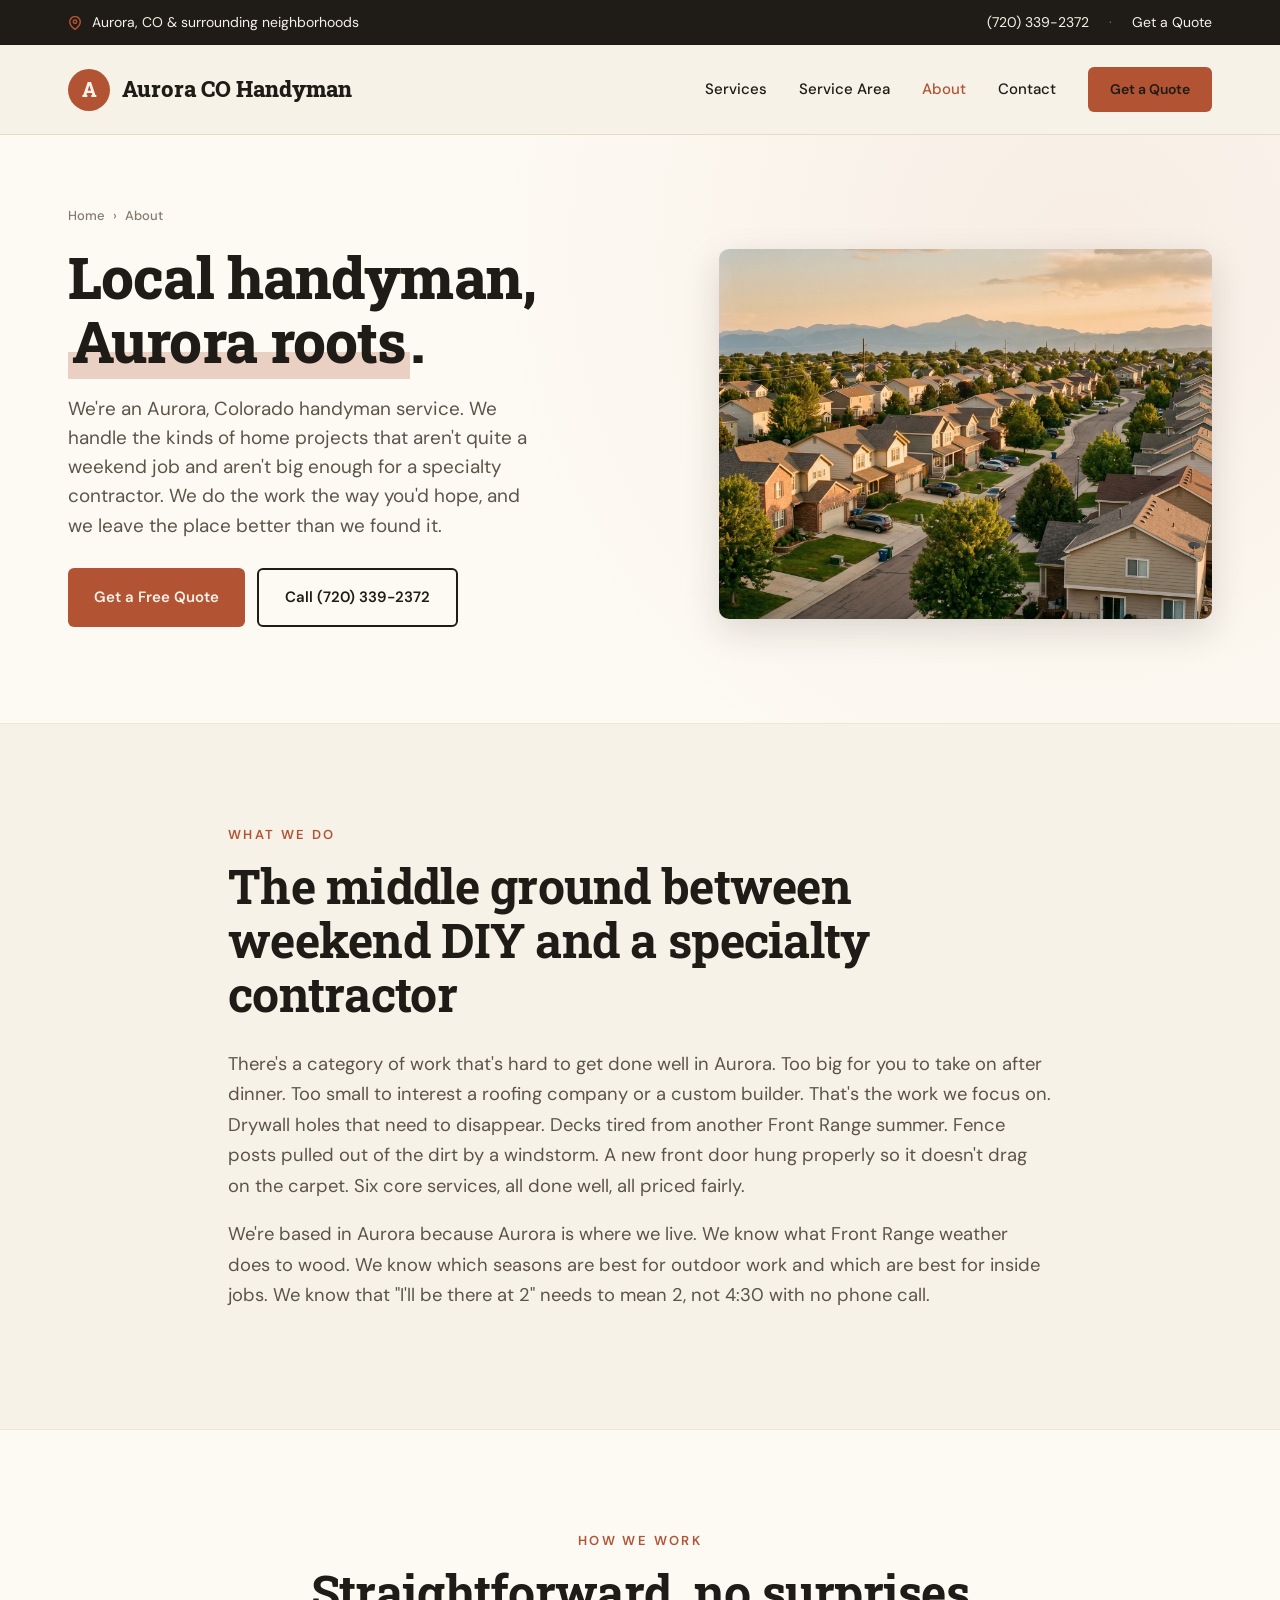
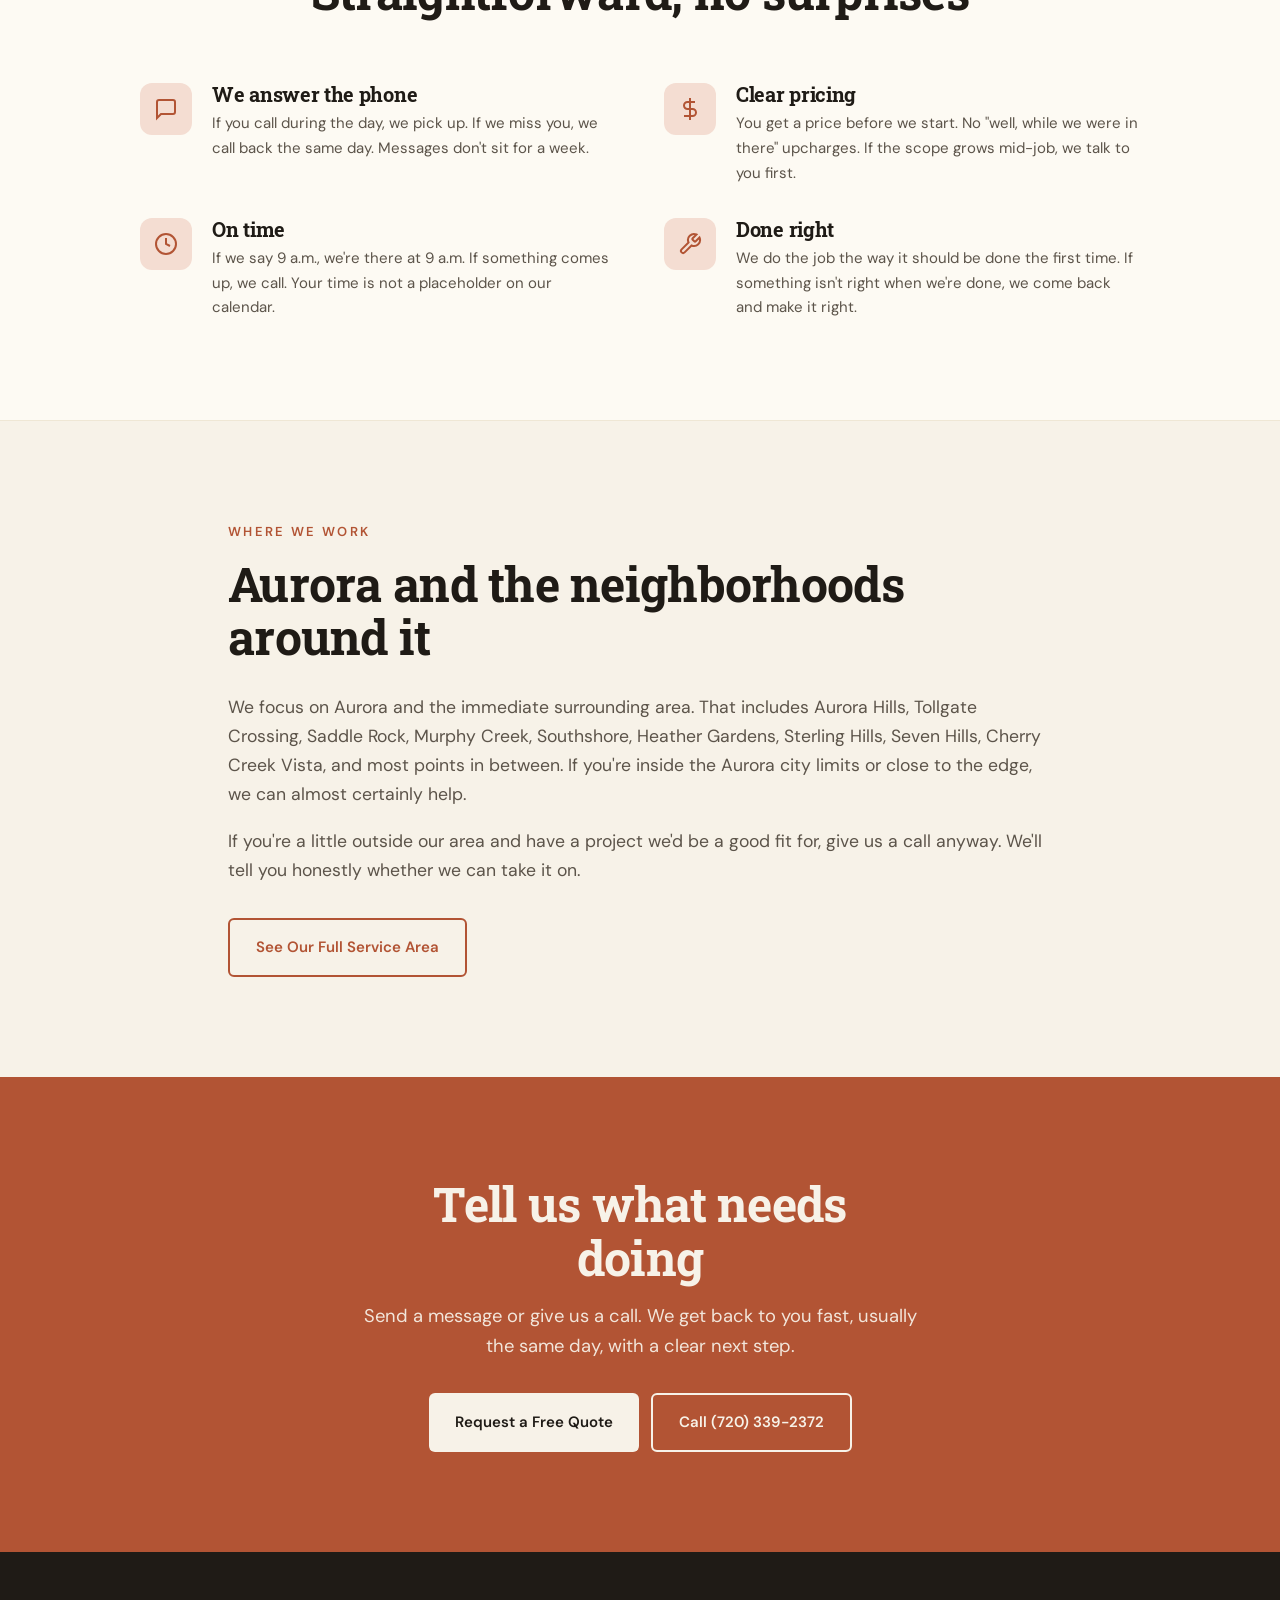
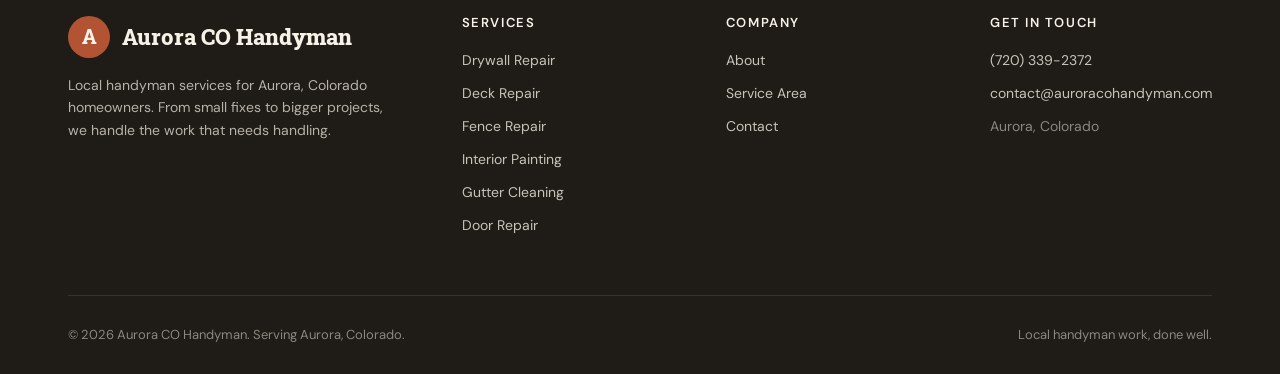
==== about/index.html @ 137ef21e "Fix unrealistic HOA-fence-height claim on About page. Swap for a more believable local-knowledge fac" ====
<!DOCTYPE html>
<html lang="en">
<head>
  <meta charset="UTF-8">
  <meta name="viewport" content="width=device-width, initial-scale=1.0">
  <title>About Aurora CO Handyman | Local Aurora Handyman Services</title>
  <meta name="description" content="About Aurora CO Handyman. Local handyman services for Aurora, Colorado homeowners. We handle drywall, decks, fences, painting, gutters, and doors.">
  <meta name="theme-color" content="#1F1B16">
  <link rel="canonical" href="https://auroracohandyman.com/about/">

  <meta property="og:type" content="website">
  <meta property="og:title" content="About Aurora CO Handyman | Local Aurora Handyman Services">
  <meta property="og:description" content="About Aurora CO Handyman. Local handyman services for Aurora, Colorado homeowners. We handle drywall, decks, fences, painting, gutters, and doors.">
  <meta property="og:url" content="https://auroracohandyman.com/about/">
  <meta property="og:image" content="https://auroracohandyman.com/assets/img/aurora-hero.jpg">
  <meta name="twitter:card" content="summary_large_image">

  <link rel="preconnect" href="https://fonts.googleapis.com">
  <link rel="preconnect" href="https://fonts.gstatic.com" crossorigin>
  <link href="https://fonts.googleapis.com/css2?family=Roboto+Slab:wght@500;600;700;800&family=DM+Sans:wght@400;500;600;700&display=swap" rel="stylesheet">
  <link rel="stylesheet" href="/assets/css/styles.css">

  <!-- Google tag (gtag.js) -->
  <script async src="https://www.googletagmanager.com/gtag/js?id=G-3KVSY13L0X"></script>
  <script>
    window.dataLayer = window.dataLayer || [];
    function gtag(){dataLayer.push(arguments);}
    gtag('js', new Date());
    gtag('config', 'G-3KVSY13L0X');
  </script>

  
</head>
<body>

  <div class="topbar">
    <div class="container">
      <span class="left">
        <svg xmlns="http://www.w3.org/2000/svg" viewBox="0 0 24 24" fill="none" stroke="currentColor" stroke-width="2.5"><path d="M21 10c0 7-9 13-9 13s-9-6-9-13a9 9 0 0118 0z"/><circle cx="12" cy="10" r="3"/></svg>
        Aurora, CO &amp; surrounding neighborhoods
      </span>
      <div class="right">
        <a href="tel:+17203392372">(720) 339-2372</a>
        <span class="divider">·</span>
        <a href="/contact/">Get a Quote</a>
      </div>
    </div>
  </div>

  <header class="site">
    <div class="container">
      <a href="/" class="brand">
        <span class="brand-mark">A</span>
        Aurora CO Handyman
      </a>
      <nav class="primary">
        <a href="/services/">Services</a>
        <a href="/service-area/">Service Area</a>
        <a href="/about/" class="active">About</a>
        <a href="/contact/">Contact</a>
        <a href="/contact/" class="btn btn-primary" style="padding: 11px 22px; font-size: 14px;">Get a Quote</a>
      </nav>
      <button class="mobile-menu-btn" aria-label="Open menu">
        <svg xmlns="http://www.w3.org/2000/svg" viewBox="0 0 24 24" fill="none" stroke="currentColor" stroke-width="2"><line x1="3" y1="6" x2="21" y2="6"/><line x1="3" y1="12" x2="21" y2="12"/><line x1="3" y1="18" x2="21" y2="18"/></svg>
      </button>
    </div>
  </header>
  <section class="page-hero">
    <div class="container">
      <div class="page-hero-grid">
        <div>
          <div class="crumbs"><a href="/">Home</a><span>›</span>About</div>
          <h1>Local handyman, <span class="underline">Aurora roots</span>.</h1>
          <p class="lead">We're an Aurora, Colorado handyman service. We handle the kinds of home projects that aren't quite a weekend job and aren't big enough for a specialty contractor. We do the work the way you'd hope, and we leave the place better than we found it.</p>
          <div class="hero-ctas">
            <a href="/contact/" class="btn btn-primary">Get a Free Quote</a>
            <a href="tel:+17203392372" class="btn btn-outline">Call (720) 339-2372</a>
          </div>
        </div>
        <div class="page-hero-img"><img src="/assets/img/aurora-hero.jpg" alt="Suburban Aurora, Colorado neighborhood with the Front Range visible in the distance"></div>
      </div>
    </div>
  </section>

  <section class="block">
    <div class="container-narrow">
      <div class="section-eyebrow">What We Do</div>
      <h2>The middle ground between weekend DIY and a specialty contractor</h2>
      <p style="font-size: 1.15rem;">There's a category of work that's hard to get done well in Aurora. Too big for you to take on after dinner. Too small to interest a roofing company or a custom builder. That's the work we focus on. Drywall holes that need to disappear. Decks tired from another Front Range summer. Fence posts pulled out of the dirt by a windstorm. A new front door hung properly so it doesn't drag on the carpet. Six core services, all done well, all priced fairly.</p>
      <p style="font-size: 1.15rem;">We're based in Aurora because Aurora is where we live. We know what Front Range weather does to wood. We know which seasons are best for outdoor work and which are best for inside jobs. We know that "I'll be there at 2" needs to mean 2, not 4:30 with no phone call.</p>
    </div>
  </section>

  <section class="why-section">
    <div class="container">
      <div class="why-head">
        <div class="section-eyebrow">How We Work</div>
        <h2>Straightforward, no surprises</h2>
      </div>
      <div class="why-grid">
        <div class="why-item">
          <div class="why-icon"><svg xmlns="http://www.w3.org/2000/svg" viewBox="0 0 24 24" fill="none" stroke="currentColor" stroke-width="2"><path d="M21 15a2 2 0 01-2 2H7l-4 4V5a2 2 0 012-2h14a2 2 0 012 2z"/></svg></div>
          <div><h3>We answer the phone</h3><p>If you call during the day, we pick up. If we miss you, we call back the same day. Messages don't sit for a week.</p></div>
        </div>
        <div class="why-item">
          <div class="why-icon"><svg xmlns="http://www.w3.org/2000/svg" viewBox="0 0 24 24" fill="none" stroke="currentColor" stroke-width="2"><line x1="12" y1="1" x2="12" y2="23"/><path d="M17 5H9.5a3.5 3.5 0 000 7h5a3.5 3.5 0 010 7H6"/></svg></div>
          <div><h3>Clear pricing</h3><p>You get a price before we start. No "well, while we were in there" upcharges. If the scope grows mid-job, we talk to you first.</p></div>
        </div>
        <div class="why-item">
          <div class="why-icon"><svg xmlns="http://www.w3.org/2000/svg" viewBox="0 0 24 24" fill="none" stroke="currentColor" stroke-width="2"><circle cx="12" cy="12" r="10"/><polyline points="12 6 12 12 16 14"/></svg></div>
          <div><h3>On time</h3><p>If we say 9 a.m., we're there at 9 a.m. If something comes up, we call. Your time is not a placeholder on our calendar.</p></div>
        </div>
        <div class="why-item">
          <div class="why-icon"><svg xmlns="http://www.w3.org/2000/svg" viewBox="0 0 24 24" fill="none" stroke="currentColor" stroke-width="2"><path d="M14.7 6.3a1 1 0 000 1.4l1.6 1.6a1 1 0 001.4 0l3.77-3.77a6 6 0 01-7.94 7.94l-6.91 6.91a2.12 2.12 0 01-3-3l6.91-6.91a6 6 0 017.94-7.94l-3.76 3.76z"/></svg></div>
          <div><h3>Done right</h3><p>We do the job the way it should be done the first time. If something isn't right when we're done, we come back and make it right.</p></div>
        </div>
      </div>
    </div>
  </section>

  <section class="block">
    <div class="container-narrow">
      <div class="section-eyebrow">Where We Work</div>
      <h2>Aurora and the neighborhoods around it</h2>
      <p style="font-size: 1.1rem;">We focus on Aurora and the immediate surrounding area. That includes Aurora Hills, Tollgate Crossing, Saddle Rock, Murphy Creek, Southshore, Heather Gardens, Sterling Hills, Seven Hills, Cherry Creek Vista, and most points in between. If you're inside the Aurora city limits or close to the edge, we can almost certainly help.</p>
      <p style="font-size: 1.1rem;">If you're a little outside our area and have a project we'd be a good fit for, give us a call anyway. We'll tell you honestly whether we can take it on.</p>
      <a href="/service-area/" class="btn btn-ghost" style="margin-top: 16px;">See Our Full Service Area</a>
    </div>
  </section>

  <section class="cta">
    <div class="container">
      <h2>Tell us what needs doing</h2>
      <p>Send a message or give us a call. We get back to you fast, usually the same day, with a clear next step.</p>
      <div class="cta-actions">
        <a href="/contact/" class="btn btn-cream">Request a Free Quote</a>
        <a href="tel:+17203392372" class="btn btn-outline" style="border-color: var(--cream); color: var(--cream);">Call (720) 339-2372</a>
      </div>
    </div>
  </section>

  <footer>
    <div class="container">
      <div class="footer-grid">
        <div class="footer-brand">
          <div class="brand" style="color: var(--cream);">
            <span class="brand-mark">A</span>
            Aurora CO Handyman
          </div>
          <p>Local handyman services for Aurora, Colorado homeowners. From small fixes to bigger projects, we handle the work that needs handling.</p>
        </div>
        <div>
          <h4>Services</h4>
          <ul>
            <li><a href="/drywall-repair/">Drywall Repair</a></li>
            <li><a href="/deck-repair/">Deck Repair</a></li>
            <li><a href="/fence-repair/">Fence Repair</a></li>
            <li><a href="/interior-painting/">Interior Painting</a></li>
            <li><a href="/gutter-cleaning/">Gutter Cleaning</a></li>
            <li><a href="/door-repair/">Door Repair</a></li>
          </ul>
        </div>
        <div>
          <h4>Company</h4>
          <ul>
            <li><a href="/about/">About</a></li>
            <li><a href="/service-area/">Service Area</a></li>
            <li><a href="/contact/">Contact</a></li>
          </ul>
        </div>
        <div>
          <h4>Get in Touch</h4>
          <ul>
            <li><a href="tel:+17203392372">(720) 339-2372</a></li>
            <li><a href="mailto:contact@auroracohandyman.com">contact@auroracohandyman.com</a></li>
            <li style="margin-top: 8px; color: rgba(247, 242, 232, 0.5);">Aurora, Colorado</li>
          </ul>
        </div>
      </div>
      <div class="footer-bottom">
        <span>&copy; 2026 Aurora CO Handyman. Serving Aurora, Colorado.</span>
        <span>Local handyman work, done well.</span>
      </div>
    </div>
  </footer>

</body>
</html>
---- assets/css/styles.css ----
/* Aurora CO Handyman — Shared design system
   Direction B (Craftsman): warm cream + charcoal + sienna
*/

:root {
  --cream: #F7F2E8;
  --cream-light: #FDFAF3;
  --charcoal: #1F1B16;
  --charcoal-soft: #2F2A22;
  --sienna: #B25434;
  --sienna-dark: #8A3F26;
  --sienna-light: #F4DDD2;
  --ink-mid: #5C544A;
  --ink-soft: #847B6F;
  --border: #E5DBC8;
  --border-soft: #EFE7D5;
}

*, *::before, *::after { box-sizing: border-box; }
html { scroll-behavior: smooth; }
body {
  margin: 0;
  font-family: 'DM Sans', -apple-system, BlinkMacSystemFont, 'Segoe UI', sans-serif;
  font-size: 17px;
  line-height: 1.65;
  color: var(--charcoal);
  background: var(--cream);
  -webkit-font-smoothing: antialiased;
}
h1, h2, h3, h4 {
  font-family: 'Roboto Slab', serif;
  font-weight: 700;
  line-height: 1.12;
  letter-spacing: -0.015em;
  margin: 0 0 0.6em;
  color: var(--charcoal);
}
h1 { font-size: clamp(2.6rem, 5.5vw, 4.4rem); font-weight: 800; }
h2 { font-size: clamp(2rem, 4vw, 3rem); }
h3 { font-size: 1.55rem; }
p { margin: 0 0 1em; color: var(--ink-mid); }
a { color: var(--sienna); text-decoration: none; transition: color 0.2s; }
a:hover { color: var(--sienna-dark); }
img { max-width: 100%; display: block; }

.container { max-width: 1200px; margin: 0 auto; padding: 0 28px; }
.container-narrow { max-width: 880px; margin: 0 auto; padding: 0 28px; }

/* Top bar */
.topbar { background: var(--charcoal); color: var(--cream); font-size: 14px; }
.topbar .container { display: flex; justify-content: space-between; padding: 11px 28px; gap: 16px; flex-wrap: wrap; align-items: center; }
.topbar a { color: var(--cream); }
.topbar a:hover { color: var(--sienna); }
.topbar .left { display: flex; align-items: center; gap: 10px; }
.topbar .left svg { width: 14px; height: 14px; color: var(--sienna); }
.topbar .right { display: flex; gap: 20px; align-items: center; }
.topbar .right .divider { opacity: 0.4; }

/* Header */
header.site { padding: 22px 0; background: var(--cream); border-bottom: 1px solid var(--border); position: sticky; top: 0; z-index: 50; }
header.site .container { display: flex; justify-content: space-between; align-items: center; }
.brand { font-family: 'Roboto Slab', serif; font-weight: 800; font-size: 22px; color: var(--charcoal); display: flex; align-items: center; gap: 12px; }
.brand-mark { width: 42px; height: 42px; background: var(--sienna); color: var(--cream); display: grid; place-items: center; font-family: 'Roboto Slab', serif; font-size: 20px; font-weight: 800; border-radius: 50%; }
nav.primary { display: flex; gap: 32px; align-items: center; font-weight: 500; font-size: 15px; }
nav.primary a { color: var(--charcoal); }
nav.primary a:hover { color: var(--sienna); }
nav.primary a.active { color: var(--sienna); }
.mobile-menu-btn { display: none; background: none; border: none; cursor: pointer; padding: 8px; color: var(--charcoal); }
.mobile-menu-btn svg { width: 24px; height: 24px; }

/* Buttons */
.btn { display: inline-flex; align-items: center; gap: 10px; padding: 15px 26px; font-family: 'DM Sans', sans-serif; font-weight: 600; font-size: 15px; transition: all 0.2s; border: none; cursor: pointer; text-decoration: none; border-radius: 6px; }
.btn-primary { background: var(--sienna); color: var(--cream); }
.btn-primary:hover { background: var(--sienna-dark); color: var(--cream); transform: translateY(-1px); }
.btn-outline { background: transparent; color: var(--charcoal); border: 2px solid var(--charcoal); }
.btn-outline:hover { background: var(--charcoal); color: var(--cream); }
.btn-ghost { background: transparent; color: var(--sienna); border: 2px solid var(--sienna); }
.btn-ghost:hover { background: var(--sienna); color: var(--cream); }
.btn-cream { background: var(--cream); color: var(--charcoal); }
.btn-cream:hover { background: var(--cream-light); transform: translateY(-1px); }

/* Hero (homepage) */
.hero { padding: 70px 0 90px; position: relative; overflow: hidden; }
.hero::before {
  content: '';
  position: absolute;
  inset: 0;
  background-image: radial-gradient(circle at 20% 20%, rgba(178, 84, 52, 0.06) 0%, transparent 50%);
  pointer-events: none;
}
.hero-grid { display: grid; grid-template-columns: 1fr 1fr; gap: 60px; align-items: center; position: relative; }
.hero-tag { display: inline-flex; align-items: center; gap: 10px; background: var(--sienna); color: var(--cream); padding: 8px 18px; border-radius: 100px; font-size: 13px; font-weight: 600; margin-bottom: 24px; }
.hero-tag .dot { width: 6px; height: 6px; background: var(--cream); border-radius: 50%; }
.hero h1 { margin-bottom: 24px; }
.hero h1 .underline { background: linear-gradient(transparent 65%, rgba(178, 84, 52, 0.25) 65%); padding: 0 4px; }
.hero-lead { font-size: 1.18rem; line-height: 1.55; max-width: 480px; margin-bottom: 32px; color: var(--ink-mid); }
.hero-ctas { display: flex; gap: 12px; flex-wrap: wrap; margin-bottom: 36px; }
.hero-trust { display: flex; gap: 28px; flex-wrap: wrap; color: var(--charcoal); font-size: 14px; font-weight: 500; }
.hero-trust .item { display: flex; align-items: center; gap: 8px; }
.hero-trust .check { width: 18px; height: 18px; background: var(--sienna); color: var(--cream); border-radius: 50%; display: grid; place-items: center; font-size: 11px; font-weight: 800; flex-shrink: 0; }
.hero-image-wrap { position: relative; }
.hero-image-wrap img { width: 100%; aspect-ratio: 5 / 6; object-fit: cover; display: block; border-radius: 8px; box-shadow: 0 20px 60px rgba(31, 27, 22, 0.18); }
.hero-image-badge { position: absolute; bottom: -24px; left: -24px; background: var(--cream-light); padding: 20px 24px; border-radius: 8px; box-shadow: 0 8px 24px rgba(31, 27, 22, 0.12); display: flex; align-items: center; gap: 14px; max-width: 280px; }
.hero-image-badge .ico { width: 40px; height: 40px; background: var(--sienna); color: var(--cream); border-radius: 8px; display: grid; place-items: center; font-family: 'Roboto Slab', serif; font-weight: 800; flex-shrink: 0; }
.hero-image-badge .txt { font-size: 13px; line-height: 1.4; color: var(--charcoal); }
.hero-image-badge .txt strong { display: block; font-family: 'Roboto Slab', serif; font-size: 14px; margin-bottom: 2px; }

/* Page hero (interior pages, simpler) */
.page-hero { padding: 70px 0 60px; background: var(--cream-light); border-bottom: 1px solid var(--border-soft); position: relative; overflow: hidden; }
.page-hero::before {
  content: '';
  position: absolute;
  inset: 0;
  background-image: radial-gradient(circle at 85% 20%, rgba(178, 84, 52, 0.08) 0%, transparent 50%);
  pointer-events: none;
}
.page-hero-grid { display: grid; grid-template-columns: 1.2fr 1fr; gap: 60px; align-items: center; position: relative; }
.page-hero h1 { font-size: clamp(2.2rem, 4.5vw, 3.6rem); margin-bottom: 20px; }
.page-hero h1 .underline { background: linear-gradient(transparent 65%, rgba(178, 84, 52, 0.25) 65%); padding: 0 4px; }
.page-hero .lead { font-size: 1.18rem; line-height: 1.55; max-width: 480px; margin-bottom: 28px; }
.page-hero-img { aspect-ratio: 4 / 3; border-radius: 10px; overflow: hidden; box-shadow: 0 12px 36px rgba(31, 27, 22, 0.14); }
.page-hero-img img { width: 100%; height: 100%; object-fit: cover; }
.crumbs { font-size: 13px; color: var(--ink-soft); margin-bottom: 18px; font-weight: 500; }
.crumbs a { color: var(--ink-soft); }
.crumbs a:hover { color: var(--sienna); }
.crumbs span { margin: 0 8px; }

/* Section eyebrow */
.section-eyebrow { font-family: 'DM Sans', sans-serif; font-weight: 600; font-size: 13px; letter-spacing: 0.18em; text-transform: uppercase; color: var(--sienna); margin-bottom: 14px; }

/* Generic section */
section.block { padding: 100px 0; }
section.block.alt { background: var(--cream-light); border-top: 1px solid var(--border-soft); border-bottom: 1px solid var(--border-soft); }

/* Services (alternating block layout) */
.services-section { padding: 100px 0; }
.services-head { text-align: center; max-width: 720px; margin: 0 auto 80px; }
.services-head p { font-size: 1.1rem; }

.service-row { display: grid; grid-template-columns: 1fr 1fr; gap: 64px; align-items: center; margin-bottom: 100px; }
.service-row.reverse .service-content { order: 2; }
.service-row.reverse .service-img { order: 1; }
.service-img-wrap { position: relative; }
.service-img-wrap img { width: 100%; aspect-ratio: 4 / 3; object-fit: cover; display: block; border-radius: 10px; }
.service-img-wrap::before { content: ''; position: absolute; inset: 16px -16px -16px 16px; border: 2px solid var(--sienna); border-radius: 10px; z-index: -1; }
.service-row.reverse .service-img-wrap::before { inset: 16px 16px -16px -16px; }
.service-tag { font-family: 'DM Sans', sans-serif; font-weight: 600; font-size: 12px; letter-spacing: 0.16em; text-transform: uppercase; color: var(--sienna); margin-bottom: 16px; display: flex; align-items: center; gap: 10px; }
.service-tag .line { width: 24px; height: 2px; background: var(--sienna); }
.service-content h3 { font-size: 2.2rem; margin-bottom: 16px; }
.service-content p { font-size: 1.05rem; max-width: 460px; }
.service-list { list-style: none; padding: 0; margin: 20px 0 28px; display: grid; grid-template-columns: 1fr 1fr; gap: 10px 24px; max-width: 460px; }
.service-list li { font-size: 14px; color: var(--ink-mid); padding-left: 22px; position: relative; font-weight: 500; }
.service-list li::before { content: '✓'; position: absolute; left: 0; top: 0; color: var(--sienna); font-weight: 800; }

/* Service grid (hub page) */
.service-grid { display: grid; grid-template-columns: repeat(3, 1fr); gap: 24px; }
.service-card { background: var(--cream-light); border: 1px solid var(--border); border-radius: 12px; overflow: hidden; transition: all 0.25s; text-decoration: none; color: inherit; display: flex; flex-direction: column; }
.service-card:hover { border-color: var(--sienna); transform: translateY(-4px); box-shadow: 0 16px 40px rgba(31, 27, 22, 0.1); color: inherit; }
.service-card .img-wrap { aspect-ratio: 4 / 3; overflow: hidden; }
.service-card .img-wrap img { width: 100%; height: 100%; object-fit: cover; transition: transform 0.3s; }
.service-card:hover .img-wrap img { transform: scale(1.04); }
.service-card .body { padding: 24px; display: flex; flex-direction: column; flex: 1; }
.service-card .cat { font-family: 'DM Sans', sans-serif; font-weight: 600; font-size: 12px; letter-spacing: 0.14em; text-transform: uppercase; color: var(--sienna); margin-bottom: 8px; }
.service-card h3 { font-size: 1.35rem; margin-bottom: 8px; }
.service-card p { font-size: 15px; margin-bottom: 16px; flex: 1; }
.service-card .more { color: var(--sienna); font-weight: 600; font-size: 14px; display: inline-flex; align-items: center; gap: 6px; }
.service-card:hover .more { gap: 10px; }

/* Process strip */
.process { background: var(--charcoal); color: var(--cream); padding: 100px 0; }
.process .head { text-align: center; max-width: 640px; margin: 0 auto 64px; }
.process h2 { color: var(--cream); margin: 0 0 16px; }
.process .lead { color: rgba(247, 242, 232, 0.7); font-size: 1.1rem; }
.process-grid { display: grid; grid-template-columns: repeat(3, 1fr); gap: 32px; }
.process-step { padding: 32px; background: var(--charcoal-soft); border-radius: 10px; border: 1px solid rgba(247, 242, 232, 0.08); }
.process-step .num { font-family: 'Roboto Slab', serif; font-size: 3.4rem; font-weight: 800; color: var(--sienna); line-height: 1; margin-bottom: 16px; }
.process-step h3 { color: var(--cream); font-size: 1.3rem; margin-bottom: 10px; }
.process-step p { color: rgba(247, 242, 232, 0.7); margin: 0; font-size: 15px; }

/* Why us */
.why-section { padding: 100px 0; background: var(--cream-light); border-top: 1px solid var(--border-soft); border-bottom: 1px solid var(--border-soft); }
.why-head { text-align: center; max-width: 720px; margin: 0 auto 64px; }
.why-grid { display: grid; grid-template-columns: repeat(2, 1fr); gap: 32px 48px; max-width: 1000px; margin: 0 auto; }
.why-item { display: flex; gap: 20px; align-items: flex-start; }
.why-icon { flex-shrink: 0; width: 52px; height: 52px; border-radius: 12px; background: var(--sienna-light); color: var(--sienna); display: grid; place-items: center; }
.why-icon svg { width: 24px; height: 24px; }
.why-item h3 { font-size: 1.25rem; margin-bottom: 6px; }
.why-item p { margin: 0; font-size: 15px; }

/* Service area */
.area-section { padding: 100px 0; }
.area-grid { display: grid; grid-template-columns: 1fr 1fr; gap: 80px; align-items: center; }
.area-content h2 { margin-bottom: 20px; }
.area-content p { font-size: 1.1rem; margin-bottom: 28px; }
.neighborhoods { display: flex; flex-wrap: wrap; gap: 10px; }
.neighborhood-pill { background: var(--cream-light); color: var(--charcoal); padding: 10px 18px; border-radius: 100px; font-size: 14px; font-weight: 500; border: 1px solid var(--border); transition: all 0.2s; }
.neighborhood-pill:hover { background: var(--sienna); color: var(--cream); border-color: var(--sienna); cursor: default; }
.area-map { aspect-ratio: 4 / 3; border-radius: 12px; overflow: hidden; position: relative; background: linear-gradient(135deg, var(--charcoal) 0%, var(--charcoal-soft) 100%); display: flex; align-items: center; justify-content: center; }
.area-map-inner { text-align: center; color: var(--cream); padding: 40px; }
.area-map-inner .pin { width: 60px; height: 60px; background: var(--sienna); border-radius: 50%; display: grid; place-items: center; margin: 0 auto 20px; position: relative; box-shadow: 0 8px 24px rgba(178, 84, 52, 0.35); }
.area-map-inner .pin::after { content: ''; position: absolute; inset: -8px; border: 2px solid var(--sienna); border-radius: 50%; opacity: 0.4; animation: pulse-ring 2s infinite; }
@keyframes pulse-ring { 0% { transform: scale(1); opacity: 0.4; } 100% { transform: scale(1.5); opacity: 0; } }
.area-map-inner .pin svg { width: 24px; height: 24px; color: var(--cream); }
.area-map-inner h3 { color: var(--cream); margin-bottom: 6px; }
.area-map-inner p { color: rgba(247, 242, 232, 0.7); margin: 0; font-size: 15px; }

/* FAQ */
.faq-section { padding: 100px 0; background: var(--cream-light); border-top: 1px solid var(--border-soft); }
.faq-head { text-align: center; max-width: 640px; margin: 0 auto 56px; }
.faq-list { max-width: 820px; margin: 0 auto; }
.faq-item { background: var(--cream); border: 1px solid var(--border); border-radius: 10px; margin-bottom: 14px; padding: 24px 28px; transition: all 0.2s; }
.faq-item:hover { border-color: var(--sienna); }
.faq-q { display: flex; justify-content: space-between; align-items: flex-start; cursor: pointer; gap: 24px; }
.faq-q h3 { margin: 0; font-size: 1.15rem; color: var(--charcoal); flex: 1; }
.faq-q .ico { flex-shrink: 0; width: 28px; height: 28px; border-radius: 50%; background: var(--sienna-light); color: var(--sienna); display: grid; place-items: center; font-weight: 800; font-family: 'Roboto Slab', serif; }
.faq-a { margin-top: 14px; color: var(--ink-mid); font-size: 15.5px; }
.faq-a p { margin: 0; }

/* What we do detailed list (service detail pages) */
.detail-list { display: grid; grid-template-columns: repeat(2, 1fr); gap: 24px; margin: 32px 0; }
.detail-list-item { background: var(--cream-light); border: 1px solid var(--border); border-radius: 10px; padding: 24px; }
.detail-list-item .ico { width: 40px; height: 40px; background: var(--sienna); color: var(--cream); border-radius: 8px; display: grid; place-items: center; margin-bottom: 14px; }
.detail-list-item .ico svg { width: 20px; height: 20px; }
.detail-list-item h4 { font-size: 1.1rem; margin-bottom: 6px; color: var(--charcoal); }
.detail-list-item p { font-size: 14px; margin: 0; }

/* Two-column content */
.two-col { display: grid; grid-template-columns: 1.4fr 1fr; gap: 80px; align-items: start; }
.two-col-img { border-radius: 10px; overflow: hidden; aspect-ratio: 4 / 5; }
.two-col-img img { width: 100%; height: 100%; object-fit: cover; }

/* Contact form */
.contact-grid { display: grid; grid-template-columns: 1.2fr 1fr; gap: 64px; align-items: start; padding: 60px 0 100px; }
.contact-form { background: var(--cream-light); border: 1px solid var(--border); border-radius: 12px; padding: 36px; }
.contact-form h2 { font-size: 1.5rem; margin-bottom: 8px; }
.contact-form .form-lead { font-size: 15px; margin-bottom: 28px; }
.form-group { margin-bottom: 18px; }
.form-row { display: grid; grid-template-columns: 1fr 1fr; gap: 18px; }
.form-group label { display: block; font-weight: 600; font-size: 13px; letter-spacing: 0.04em; margin-bottom: 6px; color: var(--charcoal); }
.form-group input, .form-group select, .form-group textarea { width: 100%; padding: 13px 16px; border: 1.5px solid var(--border); border-radius: 8px; font-family: inherit; font-size: 15px; color: var(--charcoal); background: var(--cream); transition: border-color 0.2s; }
.form-group input:focus, .form-group select:focus, .form-group textarea:focus { outline: none; border-color: var(--sienna); }
.form-group textarea { min-height: 120px; resize: vertical; font-family: inherit; }
.form-group .btn { width: 100%; justify-content: center; padding: 16px 26px; }
.contact-side h3 { font-size: 1.6rem; margin-bottom: 16px; }
.contact-info { list-style: none; padding: 0; margin: 24px 0; }
.contact-info li { display: flex; gap: 14px; align-items: flex-start; margin-bottom: 18px; }
.contact-info .ico { flex-shrink: 0; width: 38px; height: 38px; border-radius: 8px; background: var(--sienna-light); color: var(--sienna); display: grid; place-items: center; }
.contact-info .ico svg { width: 18px; height: 18px; }
.contact-info .label { font-family: 'Roboto Slab', serif; font-weight: 700; color: var(--charcoal); font-size: 15px; margin-bottom: 2px; display: block; }
.contact-info a, .contact-info span { color: var(--ink-mid); font-size: 15px; }
.contact-info a:hover { color: var(--sienna); }

/* CTA */
.cta { padding: 100px 0; text-align: center; background: var(--sienna); color: var(--cream); }
.cta h2 { color: var(--cream); max-width: 18ch; margin: 0 auto 16px; }
.cta p { font-size: 1.15rem; max-width: 560px; margin: 0 auto 32px; color: rgba(247, 242, 232, 0.92); }
.cta-actions { display: flex; gap: 12px; justify-content: center; flex-wrap: wrap; }

/* Footer */
footer { background: var(--charcoal); color: var(--cream); padding: 64px 0 28px; font-size: 14px; }
.footer-grid { display: grid; grid-template-columns: 1.6fr 1fr 1fr 1fr; gap: 48px; margin-bottom: 48px; }
.footer-brand p { color: rgba(247, 242, 232, 0.7); margin: 16px 0; max-width: 320px; line-height: 1.6; }
footer h4 { color: var(--cream); font-size: 13px; letter-spacing: 0.12em; text-transform: uppercase; margin-bottom: 18px; font-family: 'DM Sans', sans-serif; font-weight: 600; }
footer ul { list-style: none; padding: 0; margin: 0; }
footer ul li { margin-bottom: 10px; }
footer ul a { color: rgba(247, 242, 232, 0.78); font-size: 14px; }
footer ul a:hover { color: var(--sienna); }
.footer-bottom { padding-top: 28px; border-top: 1px solid rgba(247, 242, 232, 0.1); display: flex; justify-content: space-between; flex-wrap: wrap; gap: 16px; color: rgba(247, 242, 232, 0.5); font-size: 13px; }

/* Responsive */
@media (max-width: 880px) {
  nav.primary { display: none; }
  .mobile-menu-btn { display: block; }
  .hero { padding: 48px 0 64px; }
  .hero-grid, .service-row, .service-row.reverse, .area-grid, .page-hero-grid, .two-col, .contact-grid { grid-template-columns: 1fr; gap: 40px; }
  .service-row { margin-bottom: 56px; }
  .service-row.reverse .service-content, .service-row.reverse .service-img { order: 0; }
  .service-img-wrap::before, .service-row.reverse .service-img-wrap::before { inset: 0; opacity: 0.4; }
  .hero-image-wrap { order: -1; }
  .hero-image-badge { left: 16px; right: 16px; }
  .process-grid { grid-template-columns: 1fr; gap: 16px; }
  .why-grid, .detail-list { grid-template-columns: 1fr; gap: 24px; }
  .service-grid { grid-template-columns: 1fr; }
  section.block, .services-section, .process, .why-section, .area-section, .faq-section, .cta { padding: 64px 0; }
  .footer-grid { grid-template-columns: 1fr 1fr; gap: 32px; }
  .service-list { grid-template-columns: 1fr; }
  .form-row { grid-template-columns: 1fr; }
  .contact-form { padding: 28px; }
}
@media (max-width: 520px) {
  .footer-grid { grid-template-columns: 1fr; }
  .hero-ctas, .cta-actions { flex-direction: column; align-items: stretch; }
  .hero-ctas .btn, .cta-actions .btn { width: 100%; justify-content: center; }
  .topbar .container { justify-content: center; text-align: center; }
}
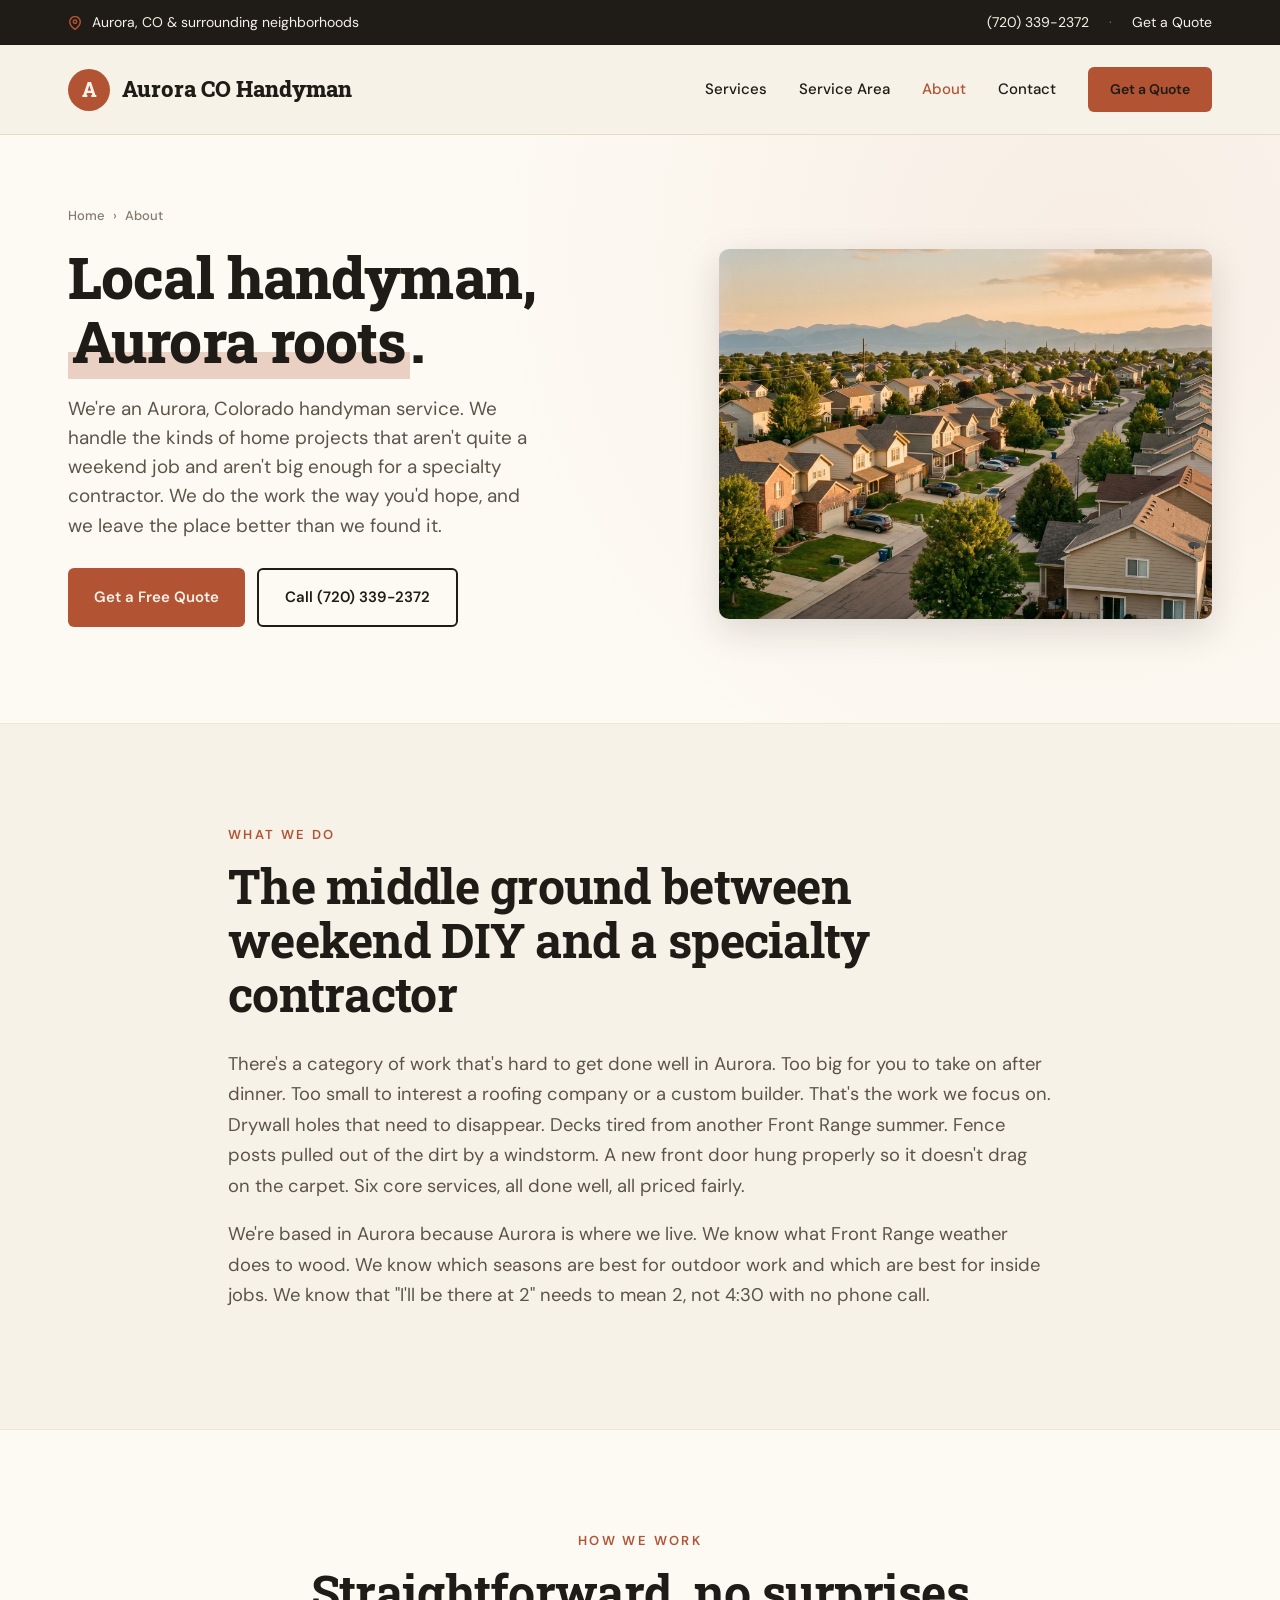
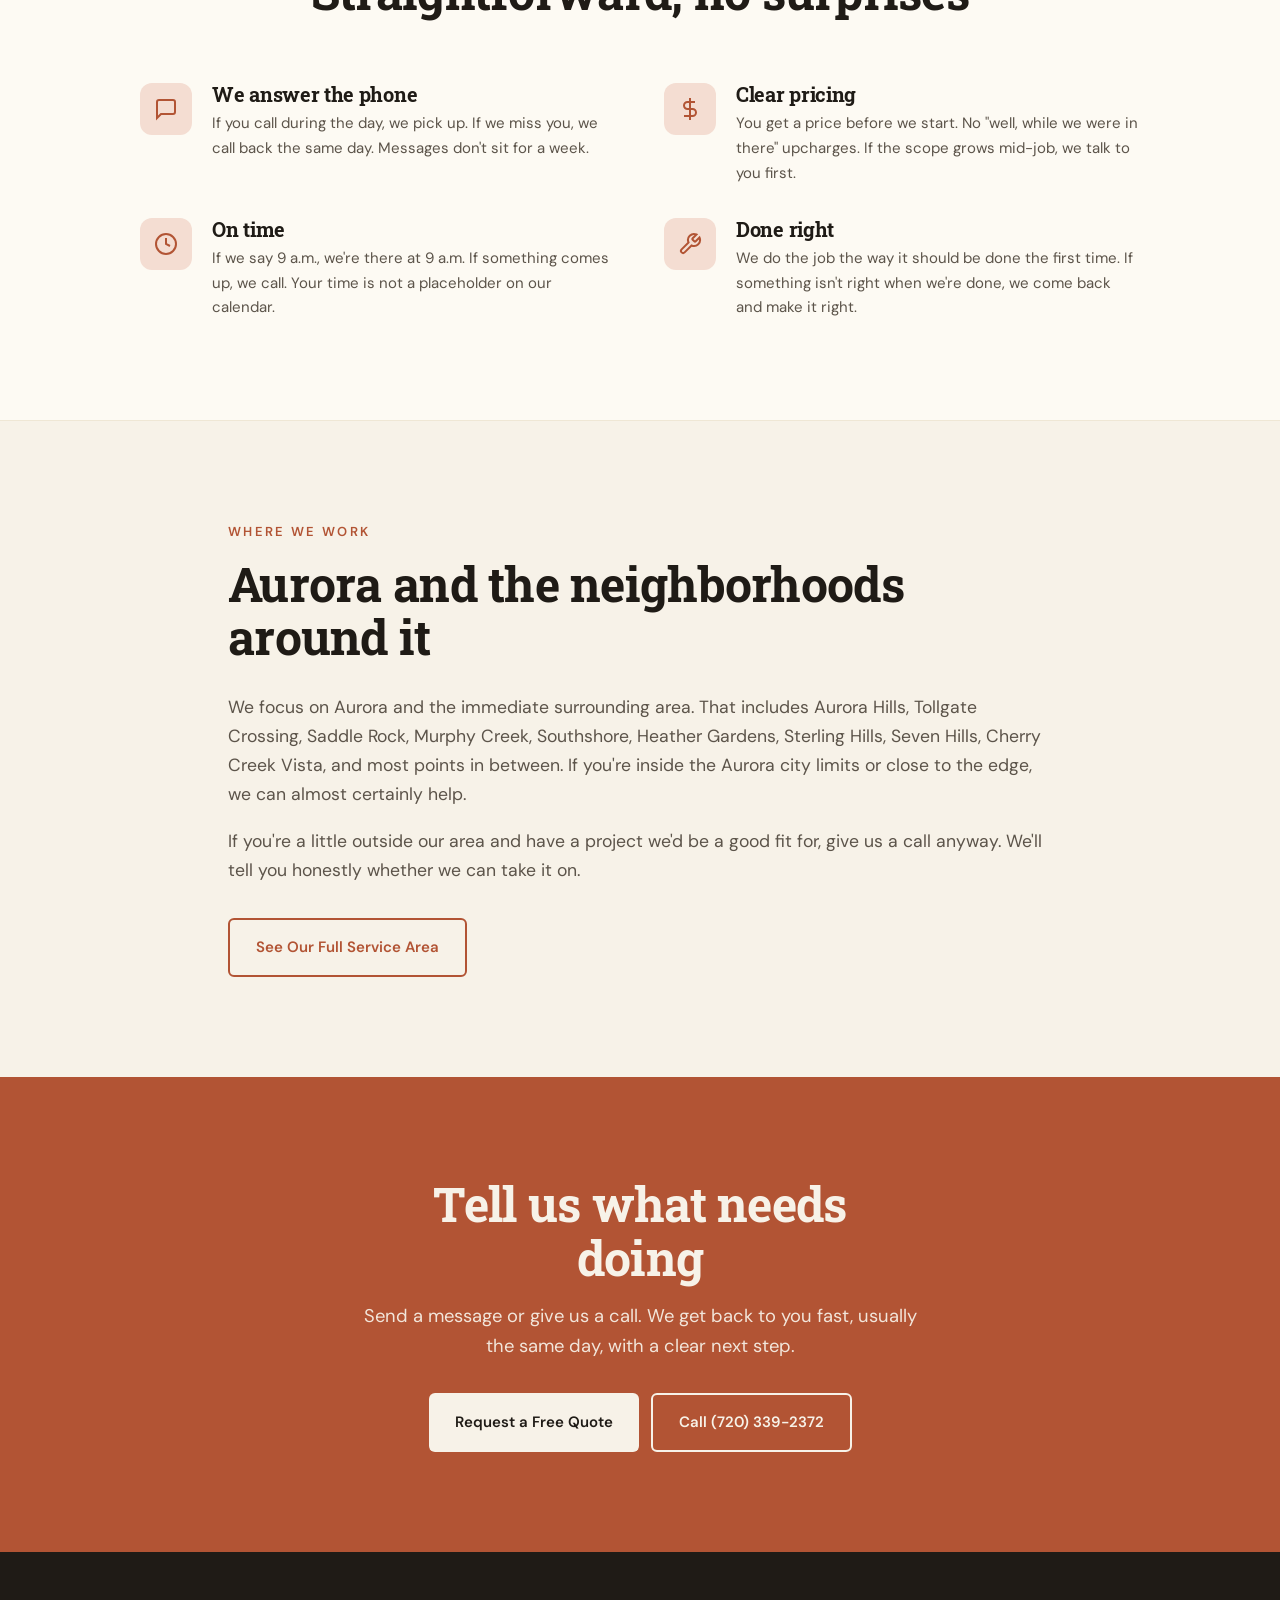
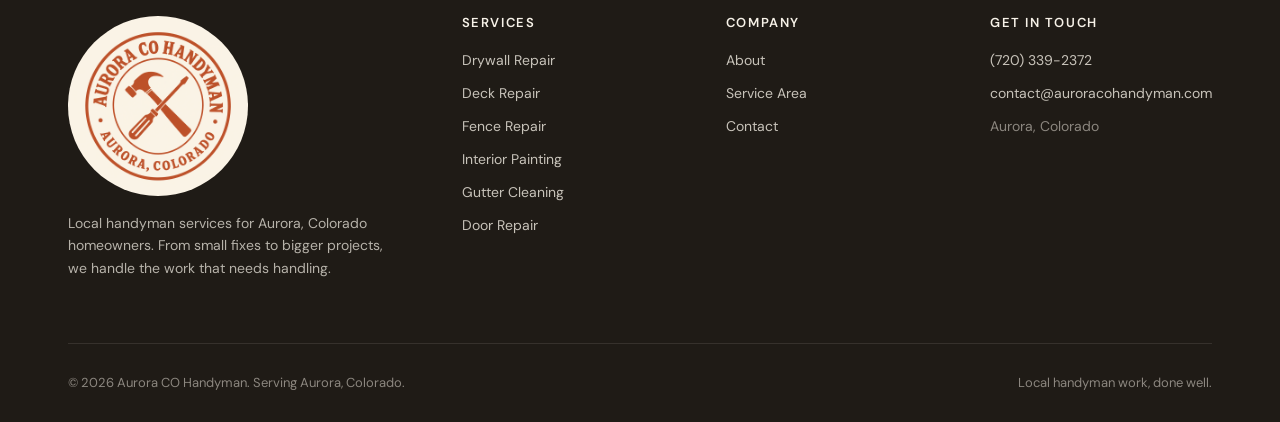
==== commit ba4dd295: "Add craftsman badge logo to footer + favicons (16, 32, 192, 180px apple-touch). Logo appears as a ci" ====
--- a/about/index.html
+++ b/about/index.html
@@ -14,6 +14,11 @@
   <meta property="og:url" content="https://auroracohandyman.com/about/">
   <meta property="og:image" content="https://auroracohandyman.com/assets/img/aurora-hero.jpg">
   <meta name="twitter:card" content="summary_large_image">
+
+  <link rel="icon" type="image/png" sizes="32x32" href="/assets/img/favicon-32.png">
+  <link rel="icon" type="image/png" sizes="16x16" href="/assets/img/favicon-16.png">
+  <link rel="icon" type="image/png" sizes="192x192" href="/assets/img/favicon-192.png">
+  <link rel="apple-touch-icon" sizes="180x180" href="/assets/img/apple-touch-icon.png">
 
   <link rel="preconnect" href="https://fonts.googleapis.com">
   <link rel="preconnect" href="https://fonts.gstatic.com" crossorigin>
@@ -143,10 +148,7 @@
     <div class="container">
       <div class="footer-grid">
         <div class="footer-brand">
-          <div class="brand" style="color: var(--cream);">
-            <span class="brand-mark">A</span>
-            Aurora CO Handyman
-          </div>
+          <img src="/assets/img/logo-badge.png" alt="Aurora CO Handyman badge logo" class="footer-logo" width="180" height="180">
           <p>Local handyman services for Aurora, Colorado homeowners. From small fixes to bigger projects, we handle the work that needs handling.</p>
         </div>
         <div>
--- a/assets/css/styles.css
+++ b/assets/css/styles.css
@@ -260,6 +260,7 @@
 footer { background: var(--charcoal); color: var(--cream); padding: 64px 0 28px; font-size: 14px; }
 .footer-grid { display: grid; grid-template-columns: 1.6fr 1fr 1fr 1fr; gap: 48px; margin-bottom: 48px; }
 .footer-brand p { color: rgba(247, 242, 232, 0.7); margin: 16px 0; max-width: 320px; line-height: 1.6; }
+.footer-logo { width: 180px; height: 180px; border-radius: 50%; display: block; margin-bottom: 12px; }
 footer h4 { color: var(--cream); font-size: 13px; letter-spacing: 0.12em; text-transform: uppercase; margin-bottom: 18px; font-family: 'DM Sans', sans-serif; font-weight: 600; }
 footer ul { list-style: none; padding: 0; margin: 0; }
 footer ul li { margin-bottom: 10px; }
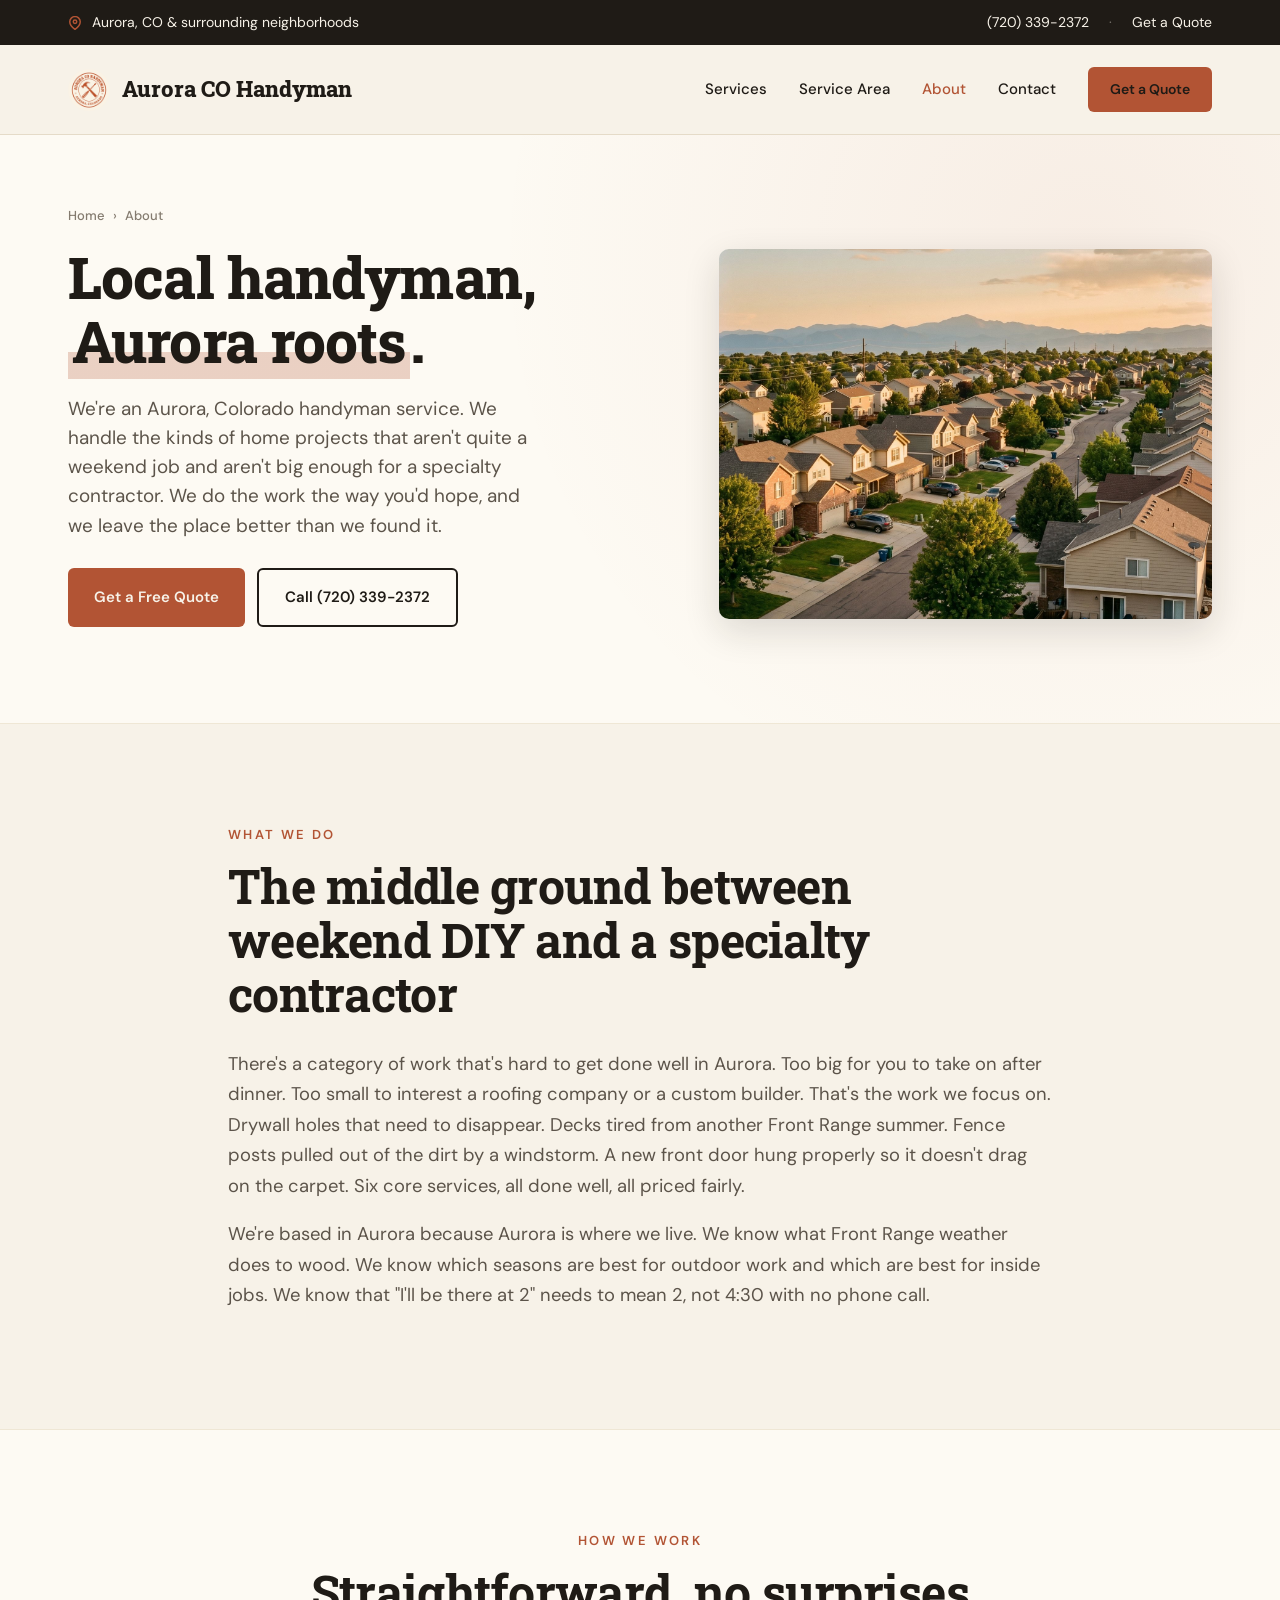
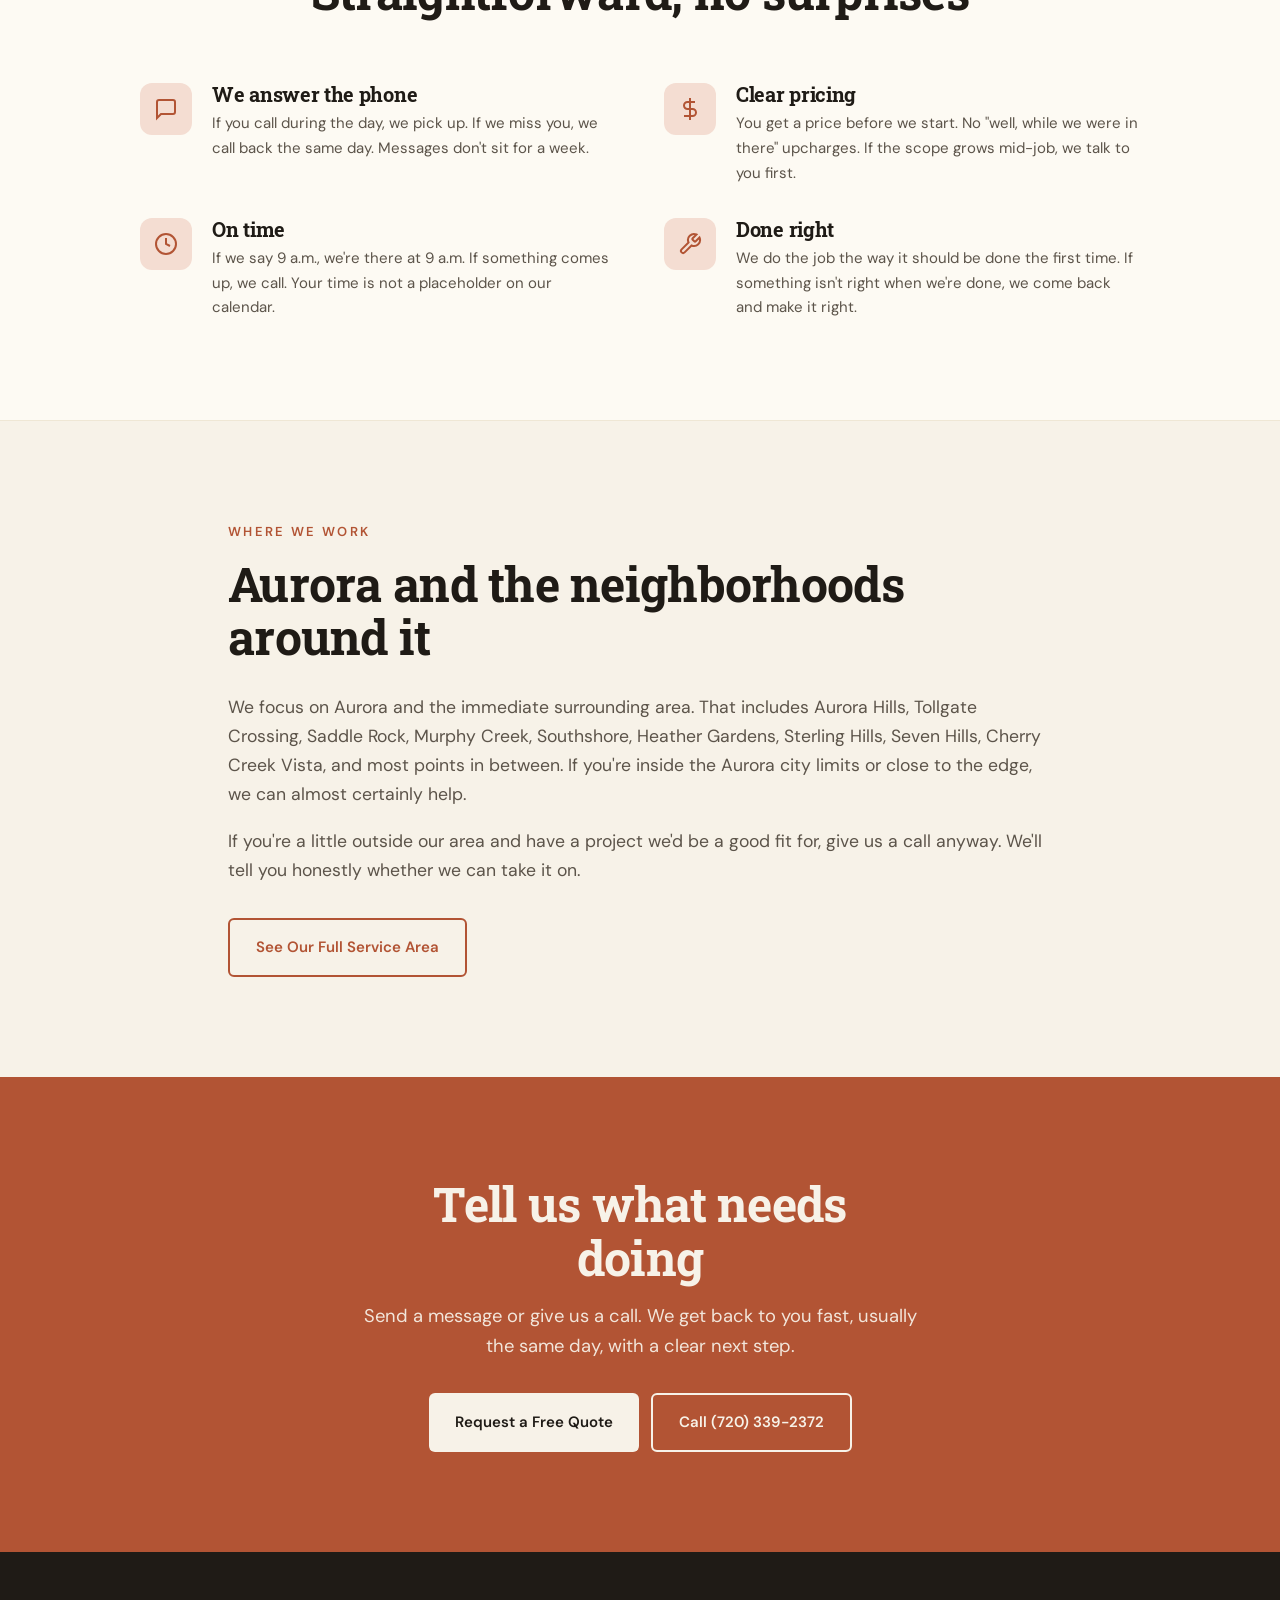
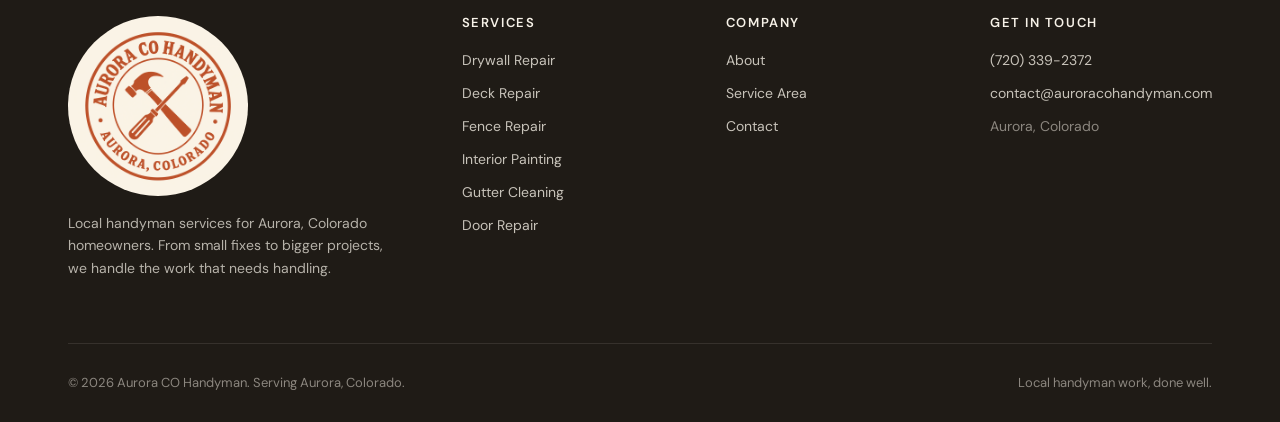
==== commit d42a7bdc: "Use badge logo for header brand mark and the homepage hero 'working today' badge, both kept circular" ====
--- a/about/index.html
+++ b/about/index.html
@@ -55,7 +55,7 @@
   <header class="site">
     <div class="container">
       <a href="/" class="brand">
-        <span class="brand-mark">A</span>
+        <img src="/assets/img/logo-badge.png" alt="" class="brand-mark" width="42" height="42">
         Aurora CO Handyman
       </a>
       <nav class="primary">
--- a/assets/css/styles.css
+++ b/assets/css/styles.css
@@ -60,7 +60,7 @@
 header.site { padding: 22px 0; background: var(--cream); border-bottom: 1px solid var(--border); position: sticky; top: 0; z-index: 50; }
 header.site .container { display: flex; justify-content: space-between; align-items: center; }
 .brand { font-family: 'Roboto Slab', serif; font-weight: 800; font-size: 22px; color: var(--charcoal); display: flex; align-items: center; gap: 12px; }
-.brand-mark { width: 42px; height: 42px; background: var(--sienna); color: var(--cream); display: grid; place-items: center; font-family: 'Roboto Slab', serif; font-size: 20px; font-weight: 800; border-radius: 50%; }
+.brand-mark { width: 42px; height: 42px; border-radius: 50%; display: block; flex-shrink: 0; object-fit: cover; }
 nav.primary { display: flex; gap: 32px; align-items: center; font-weight: 500; font-size: 15px; }
 nav.primary a { color: var(--charcoal); }
 nav.primary a:hover { color: var(--sienna); }
@@ -101,7 +101,7 @@
 .hero-image-wrap { position: relative; }
 .hero-image-wrap img { width: 100%; aspect-ratio: 5 / 6; object-fit: cover; display: block; border-radius: 8px; box-shadow: 0 20px 60px rgba(31, 27, 22, 0.18); }
 .hero-image-badge { position: absolute; bottom: -24px; left: -24px; background: var(--cream-light); padding: 20px 24px; border-radius: 8px; box-shadow: 0 8px 24px rgba(31, 27, 22, 0.12); display: flex; align-items: center; gap: 14px; max-width: 280px; }
-.hero-image-badge .ico { width: 40px; height: 40px; background: var(--sienna); color: var(--cream); border-radius: 8px; display: grid; place-items: center; font-family: 'Roboto Slab', serif; font-weight: 800; flex-shrink: 0; }
+.hero-image-badge .ico { width: 40px; height: 40px; border-radius: 50%; flex-shrink: 0; display: block; object-fit: cover; }
 .hero-image-badge .txt { font-size: 13px; line-height: 1.4; color: var(--charcoal); }
 .hero-image-badge .txt strong { display: block; font-family: 'Roboto Slab', serif; font-size: 14px; margin-bottom: 2px; }
 
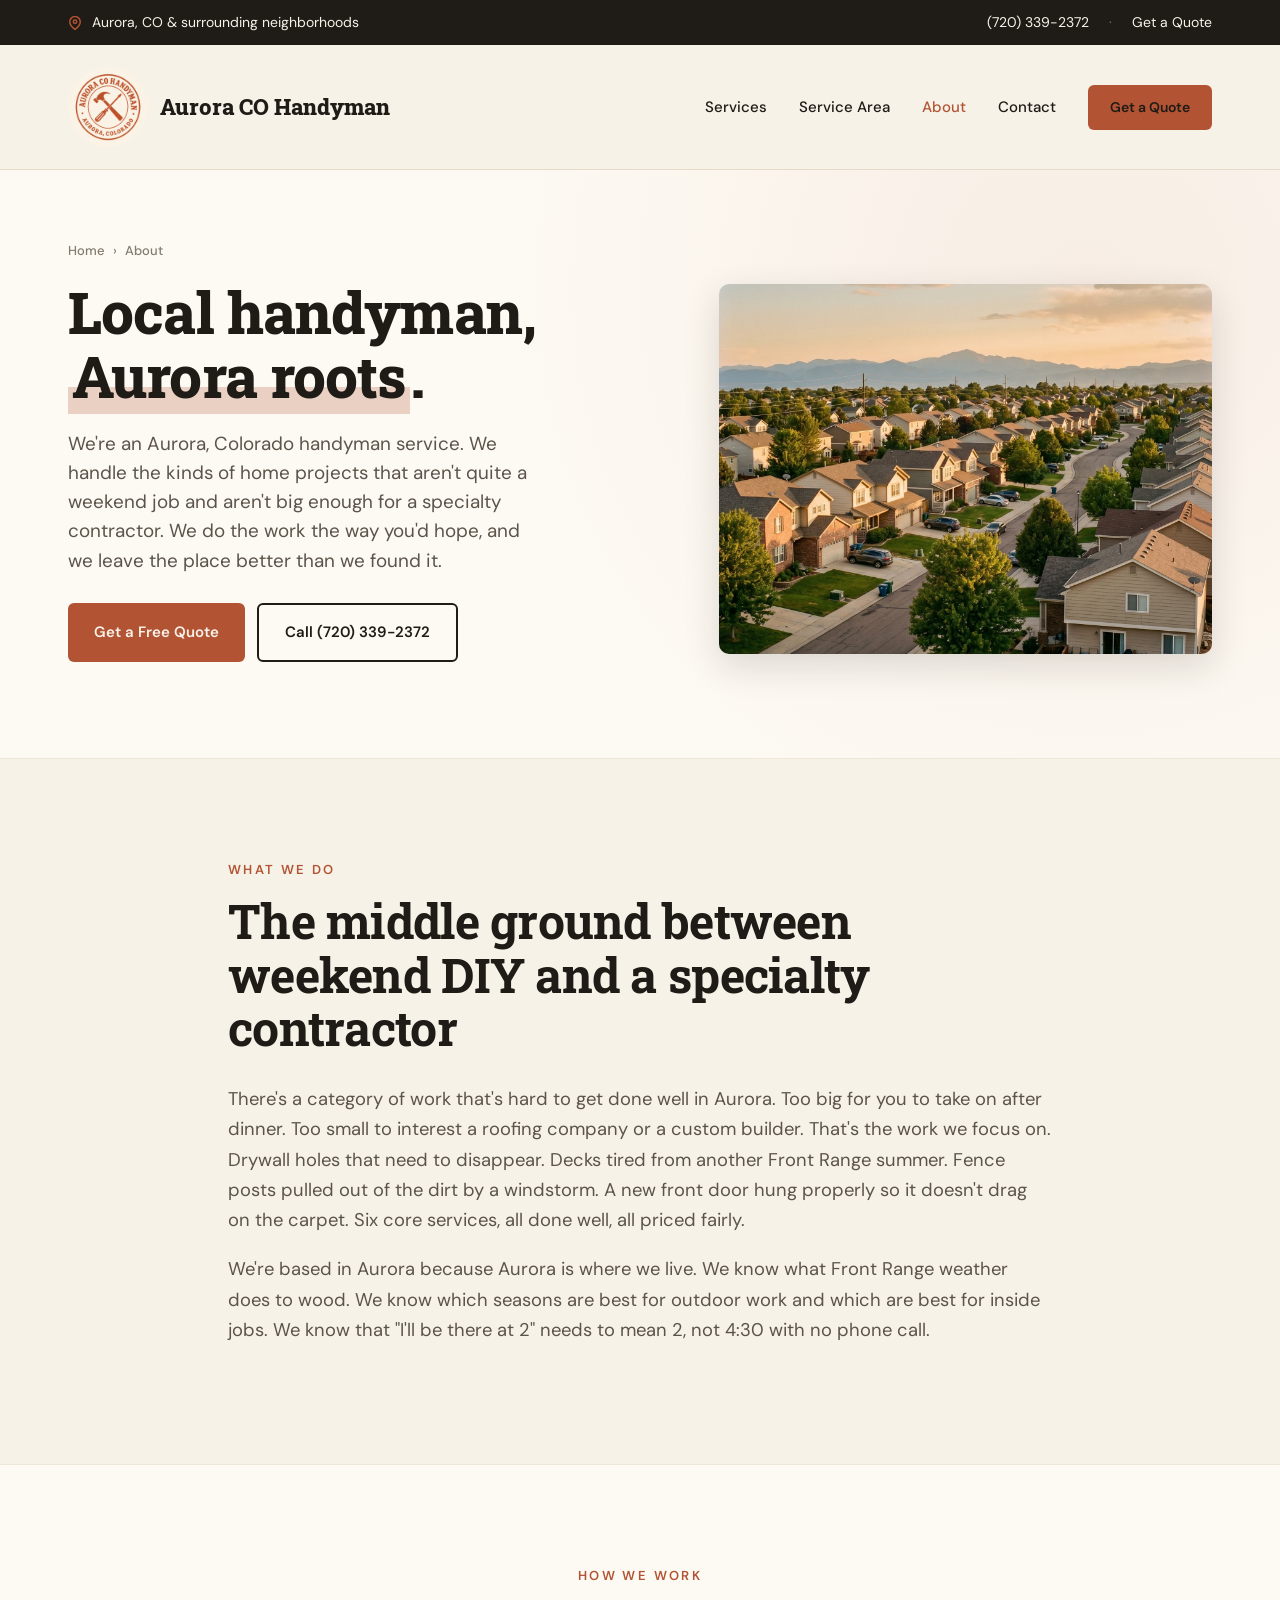
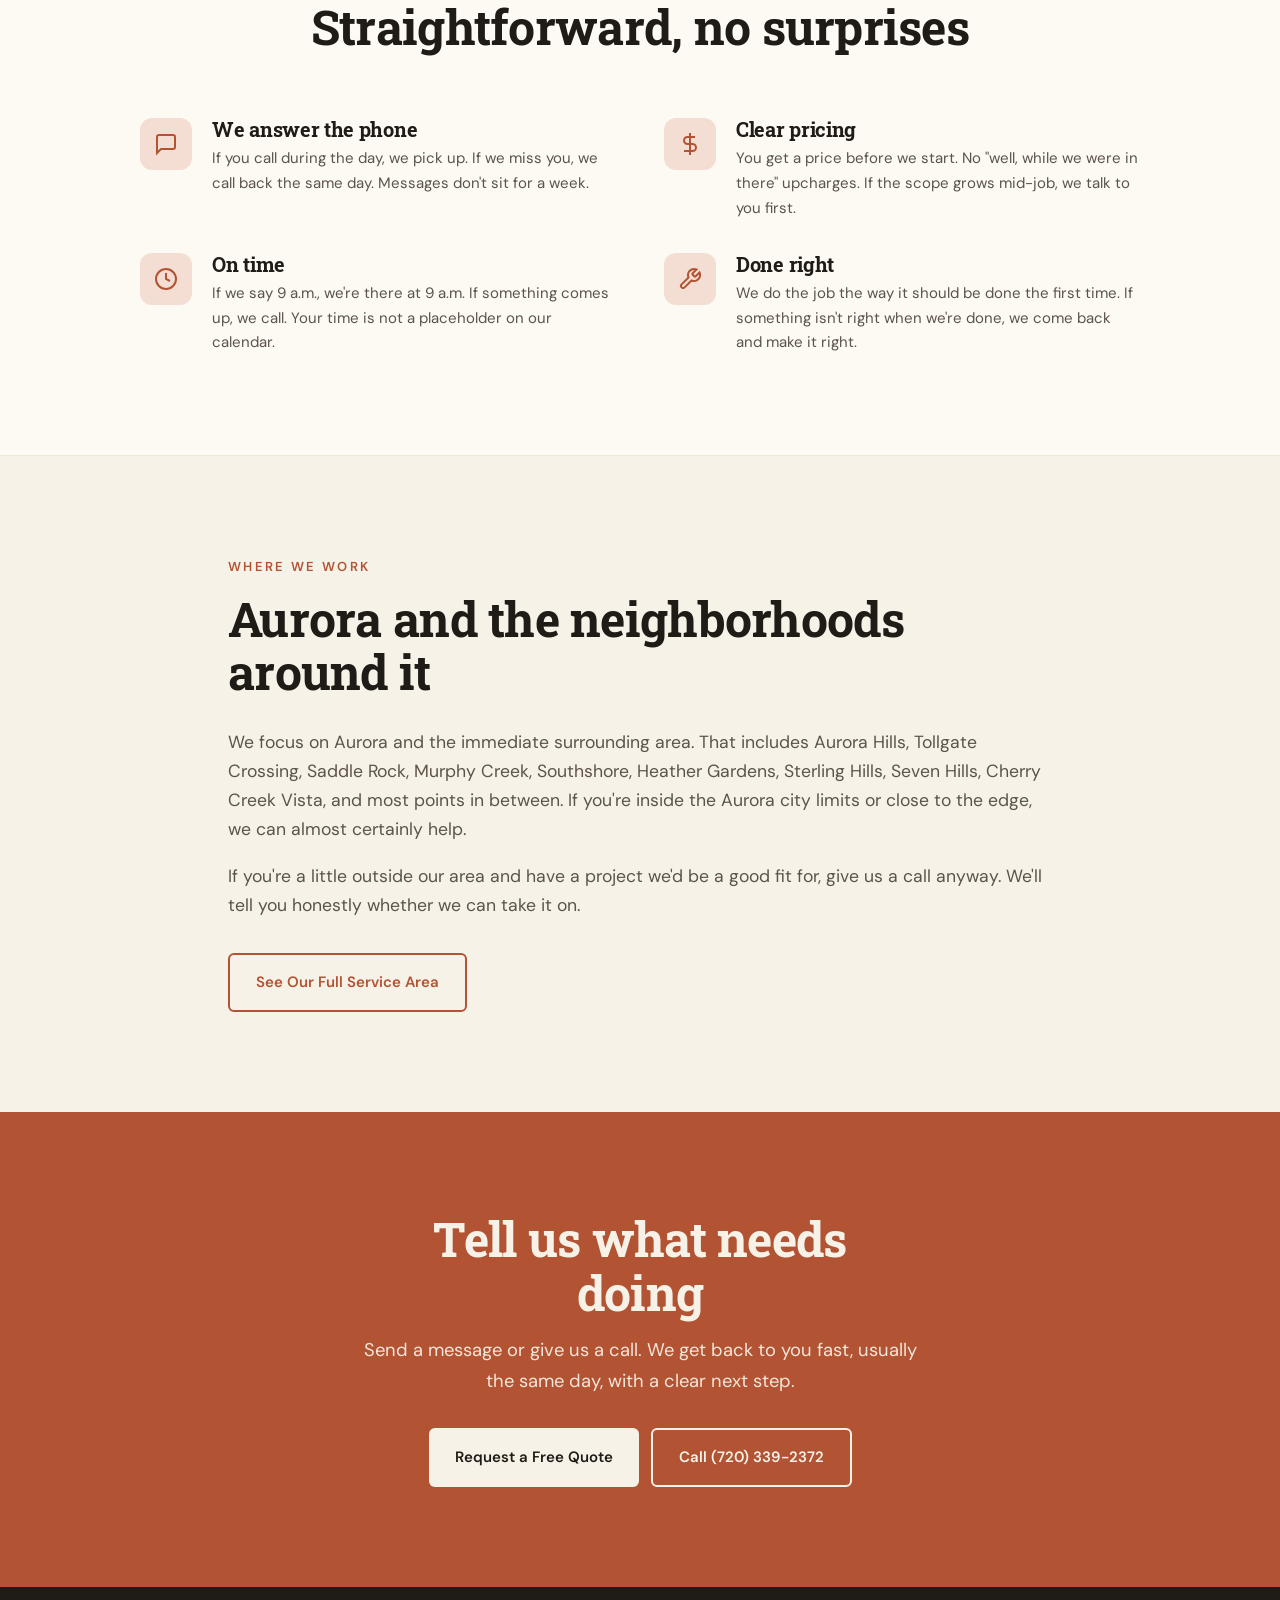
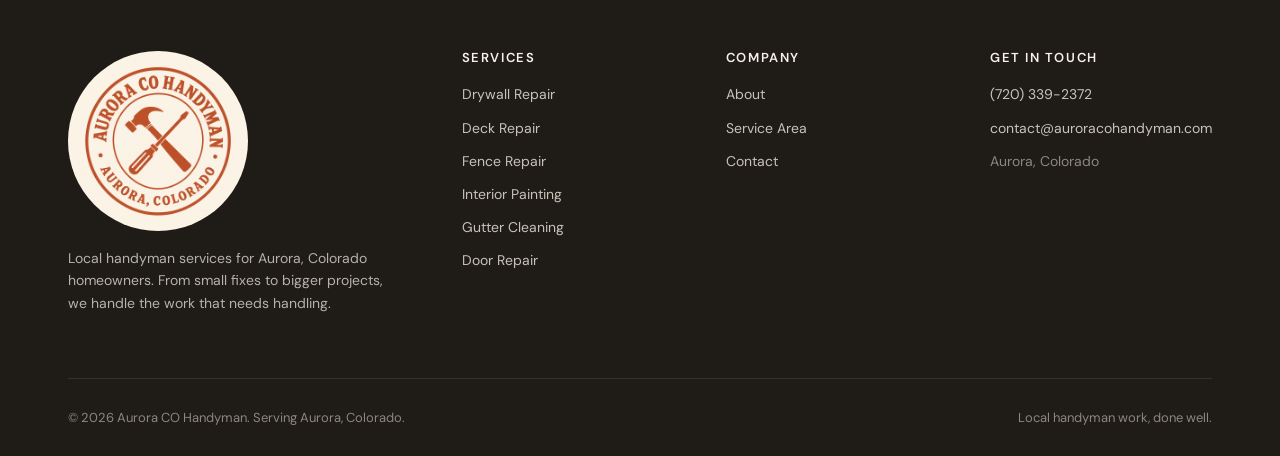
==== commit a36062aa: "Bump header brand mark from 42px to 80px (60px on mobile). The badge details now read clearly at thi" ====
--- a/about/index.html
+++ b/about/index.html
@@ -55,7 +55,7 @@
   <header class="site">
     <div class="container">
       <a href="/" class="brand">
-        <img src="/assets/img/logo-badge.png" alt="" class="brand-mark" width="42" height="42">
+        <img src="/assets/img/logo-badge.png" alt="" class="brand-mark" width="80" height="80">
         Aurora CO Handyman
       </a>
       <nav class="primary">
--- a/assets/css/styles.css
+++ b/assets/css/styles.css
@@ -60,7 +60,7 @@
 header.site { padding: 22px 0; background: var(--cream); border-bottom: 1px solid var(--border); position: sticky; top: 0; z-index: 50; }
 header.site .container { display: flex; justify-content: space-between; align-items: center; }
 .brand { font-family: 'Roboto Slab', serif; font-weight: 800; font-size: 22px; color: var(--charcoal); display: flex; align-items: center; gap: 12px; }
-.brand-mark { width: 42px; height: 42px; border-radius: 50%; display: block; flex-shrink: 0; object-fit: cover; }
+.brand-mark { width: 80px; height: 80px; border-radius: 50%; display: block; flex-shrink: 0; object-fit: cover; }
 nav.primary { display: flex; gap: 32px; align-items: center; font-weight: 500; font-size: 15px; }
 nav.primary a { color: var(--charcoal); }
 nav.primary a:hover { color: var(--sienna); }
@@ -272,6 +272,7 @@
 @media (max-width: 880px) {
   nav.primary { display: none; }
   .mobile-menu-btn { display: block; }
+  .brand-mark { width: 60px; height: 60px; }
   .hero { padding: 48px 0 64px; }
   .hero-grid, .service-row, .service-row.reverse, .area-grid, .page-hero-grid, .two-col, .contact-grid { grid-template-columns: 1fr; gap: 40px; }
   .service-row { margin-bottom: 56px; }
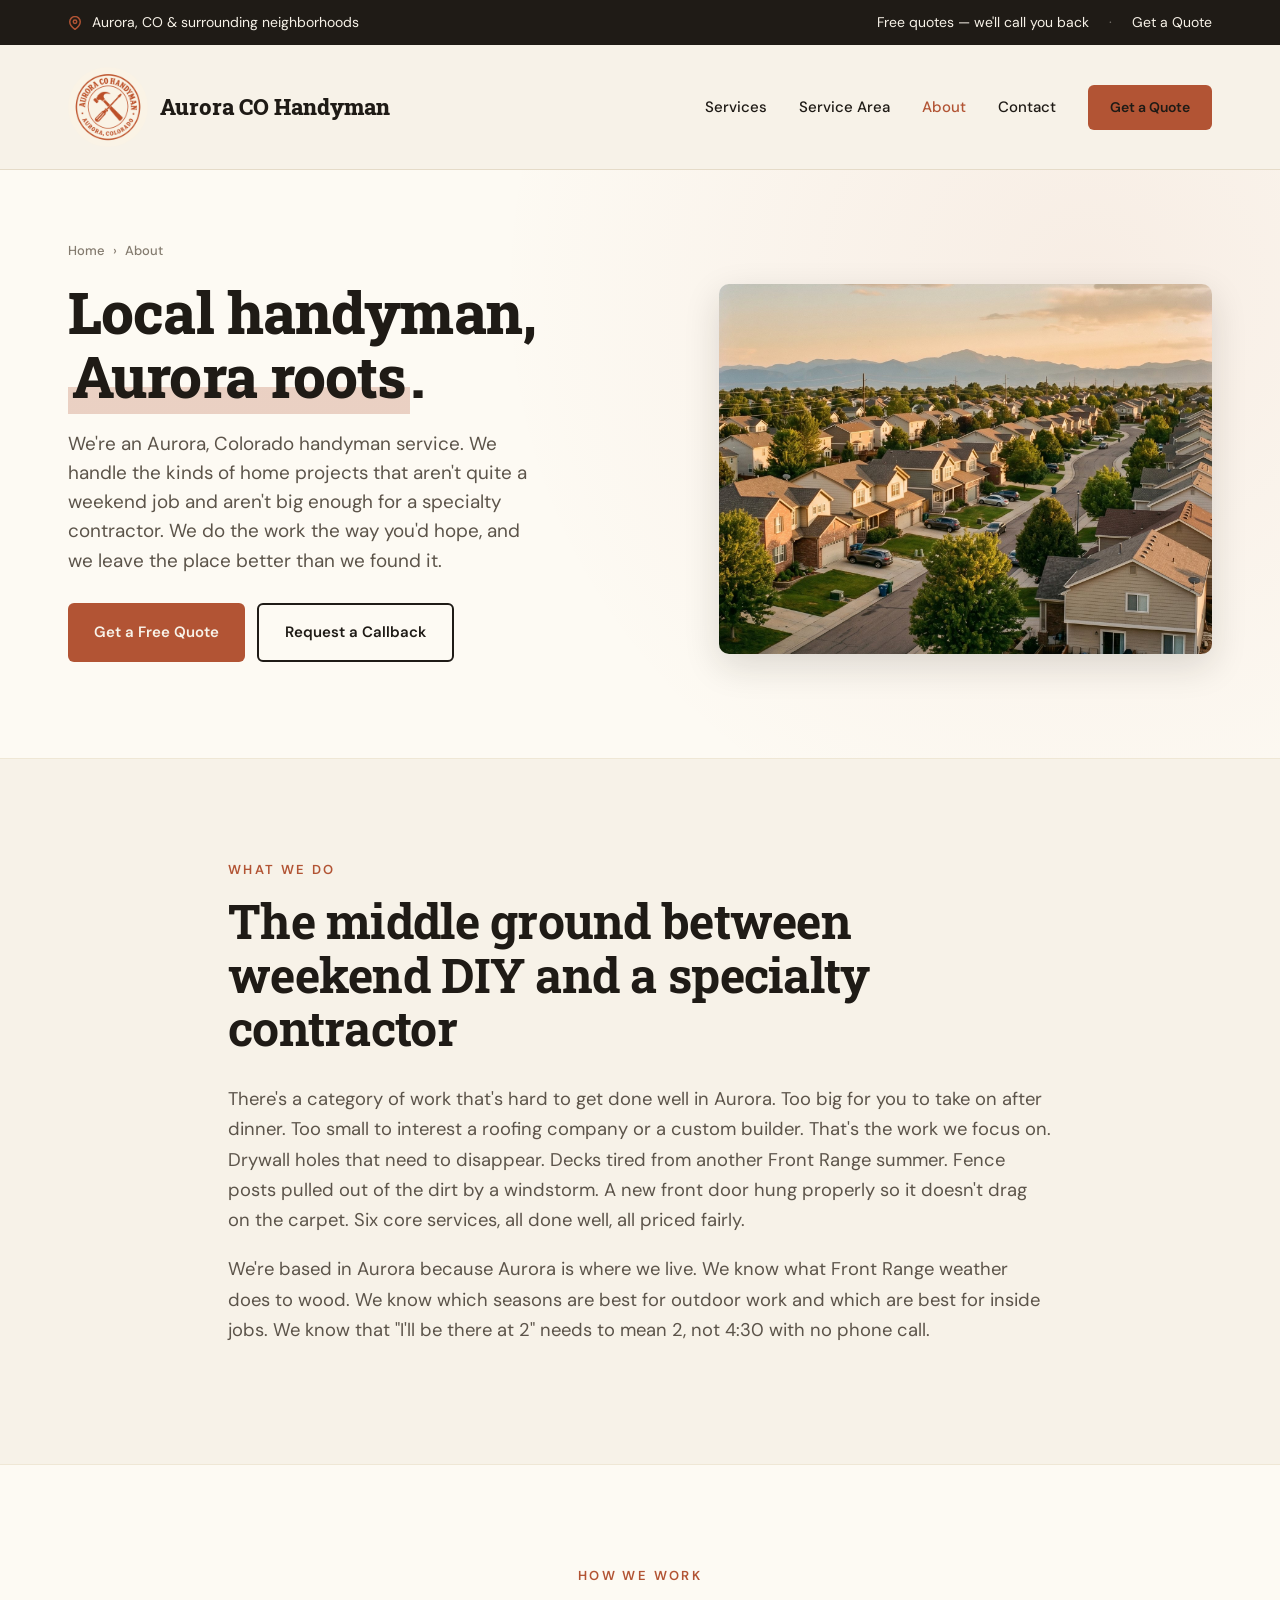
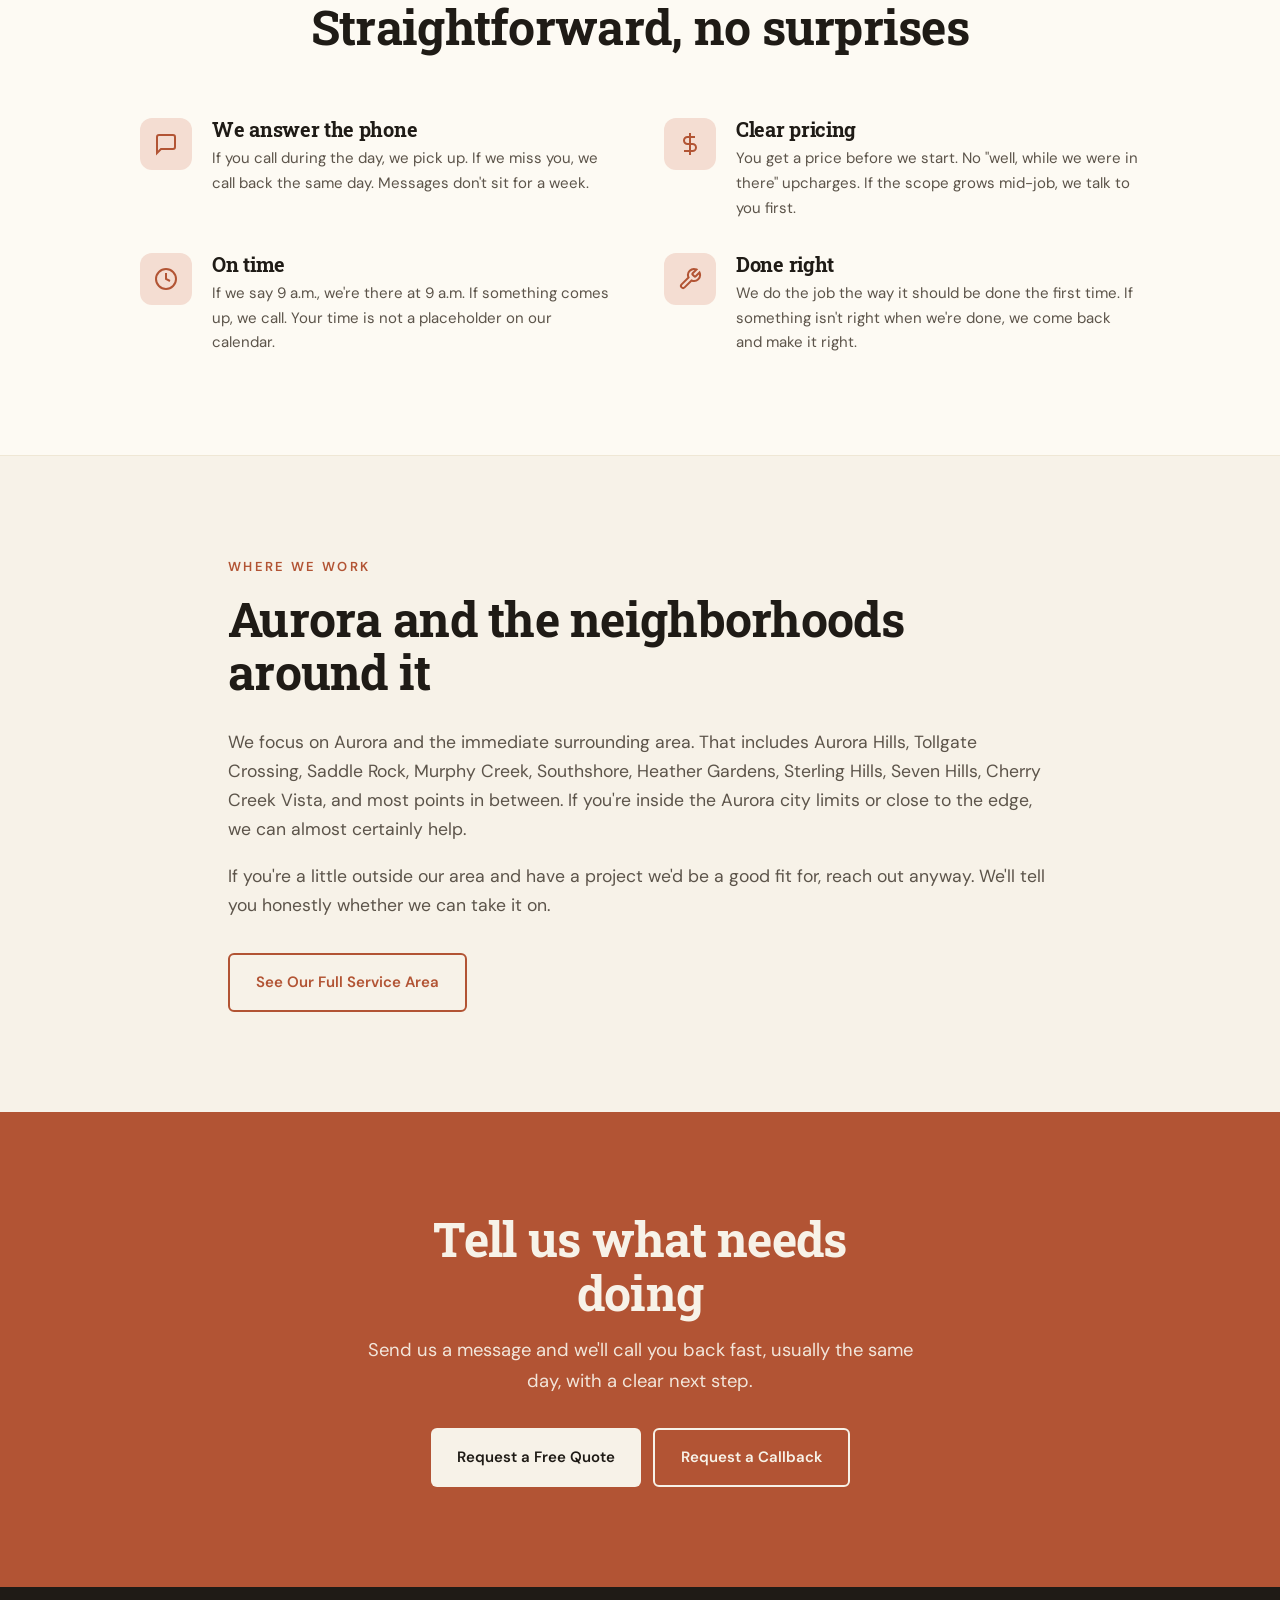
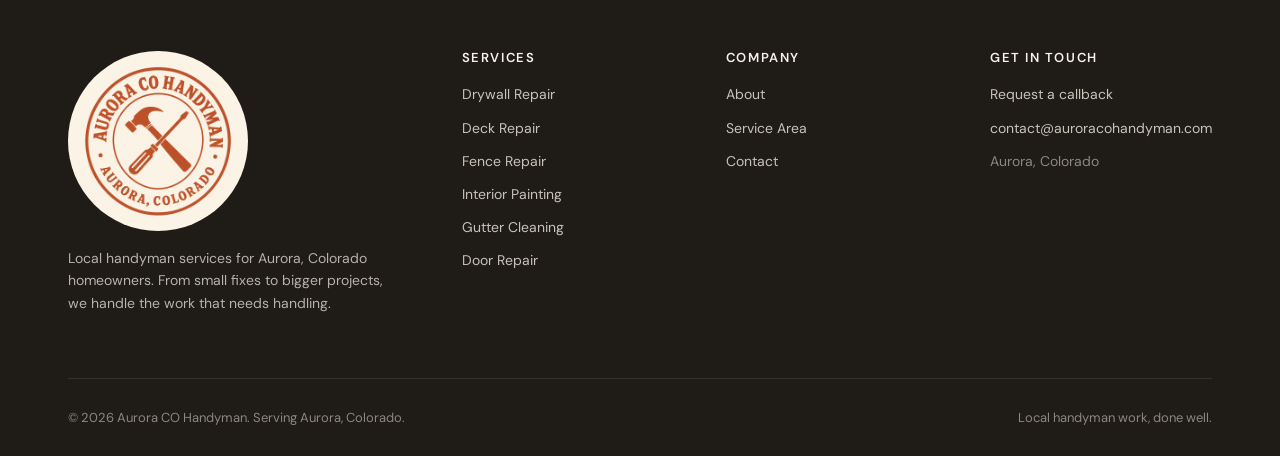
==== commit 061c4ae5: "Remove phone number sitewide; route all CTAs to the quote form with a callback promise (CallRail dro" ====
--- a/about/index.html
+++ b/about/index.html
@@ -45,7 +45,7 @@
         Aurora, CO &amp; surrounding neighborhoods
       </span>
       <div class="right">
-        <a href="tel:+17203392372">(720) 339-2372</a>
+        <span>Free quotes &mdash; we'll call you back</span>
         <span class="divider">·</span>
         <a href="/contact/">Get a Quote</a>
       </div>
@@ -79,7 +79,7 @@
           <p class="lead">We're an Aurora, Colorado handyman service. We handle the kinds of home projects that aren't quite a weekend job and aren't big enough for a specialty contractor. We do the work the way you'd hope, and we leave the place better than we found it.</p>
           <div class="hero-ctas">
             <a href="/contact/" class="btn btn-primary">Get a Free Quote</a>
-            <a href="tel:+17203392372" class="btn btn-outline">Call (720) 339-2372</a>
+            <a href="/contact/" class="btn btn-outline">Request a Callback</a>
           </div>
         </div>
         <div class="page-hero-img"><img src="/assets/img/aurora-hero.jpg" alt="Suburban Aurora, Colorado neighborhood with the Front Range visible in the distance"></div>
@@ -128,7 +128,7 @@
       <div class="section-eyebrow">Where We Work</div>
       <h2>Aurora and the neighborhoods around it</h2>
       <p style="font-size: 1.1rem;">We focus on Aurora and the immediate surrounding area. That includes Aurora Hills, Tollgate Crossing, Saddle Rock, Murphy Creek, Southshore, Heather Gardens, Sterling Hills, Seven Hills, Cherry Creek Vista, and most points in between. If you're inside the Aurora city limits or close to the edge, we can almost certainly help.</p>
-      <p style="font-size: 1.1rem;">If you're a little outside our area and have a project we'd be a good fit for, give us a call anyway. We'll tell you honestly whether we can take it on.</p>
+      <p style="font-size: 1.1rem;">If you're a little outside our area and have a project we'd be a good fit for, reach out anyway. We'll tell you honestly whether we can take it on.</p>
       <a href="/service-area/" class="btn btn-ghost" style="margin-top: 16px;">See Our Full Service Area</a>
     </div>
   </section>
@@ -136,10 +136,10 @@
   <section class="cta">
     <div class="container">
       <h2>Tell us what needs doing</h2>
-      <p>Send a message or give us a call. We get back to you fast, usually the same day, with a clear next step.</p>
+      <p>Send us a message and we'll call you back fast, usually the same day, with a clear next step.</p>
       <div class="cta-actions">
         <a href="/contact/" class="btn btn-cream">Request a Free Quote</a>
-        <a href="tel:+17203392372" class="btn btn-outline" style="border-color: var(--cream); color: var(--cream);">Call (720) 339-2372</a>
+        <a href="/contact/" class="btn btn-outline" style="border-color: var(--cream); color: var(--cream);">Request a Callback</a>
       </div>
     </div>
   </section>
@@ -173,7 +173,7 @@
         <div>
           <h4>Get in Touch</h4>
           <ul>
-            <li><a href="tel:+17203392372">(720) 339-2372</a></li>
+            <li><a href="/contact/">Request a callback</a></li>
             <li><a href="mailto:contact@auroracohandyman.com">contact@auroracohandyman.com</a></li>
             <li style="margin-top: 8px; color: rgba(247, 242, 232, 0.5);">Aurora, Colorado</li>
           </ul>
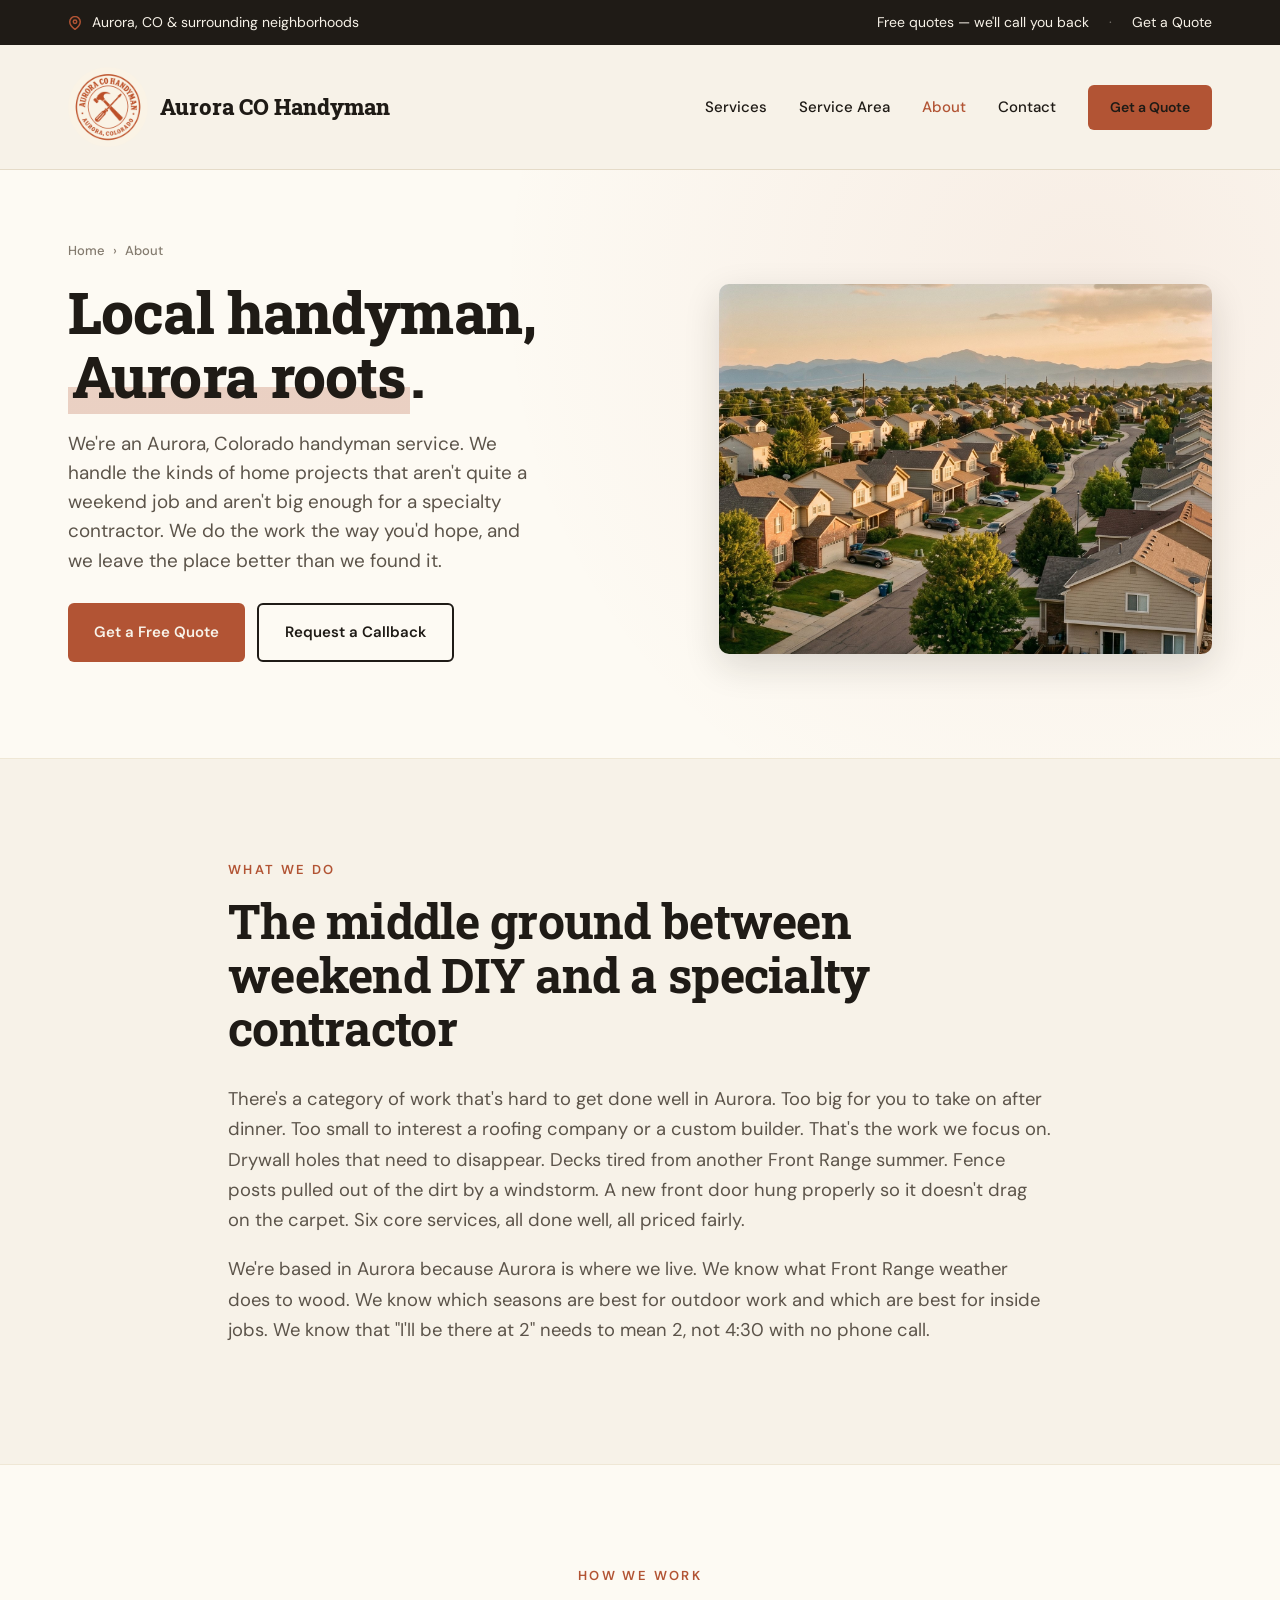
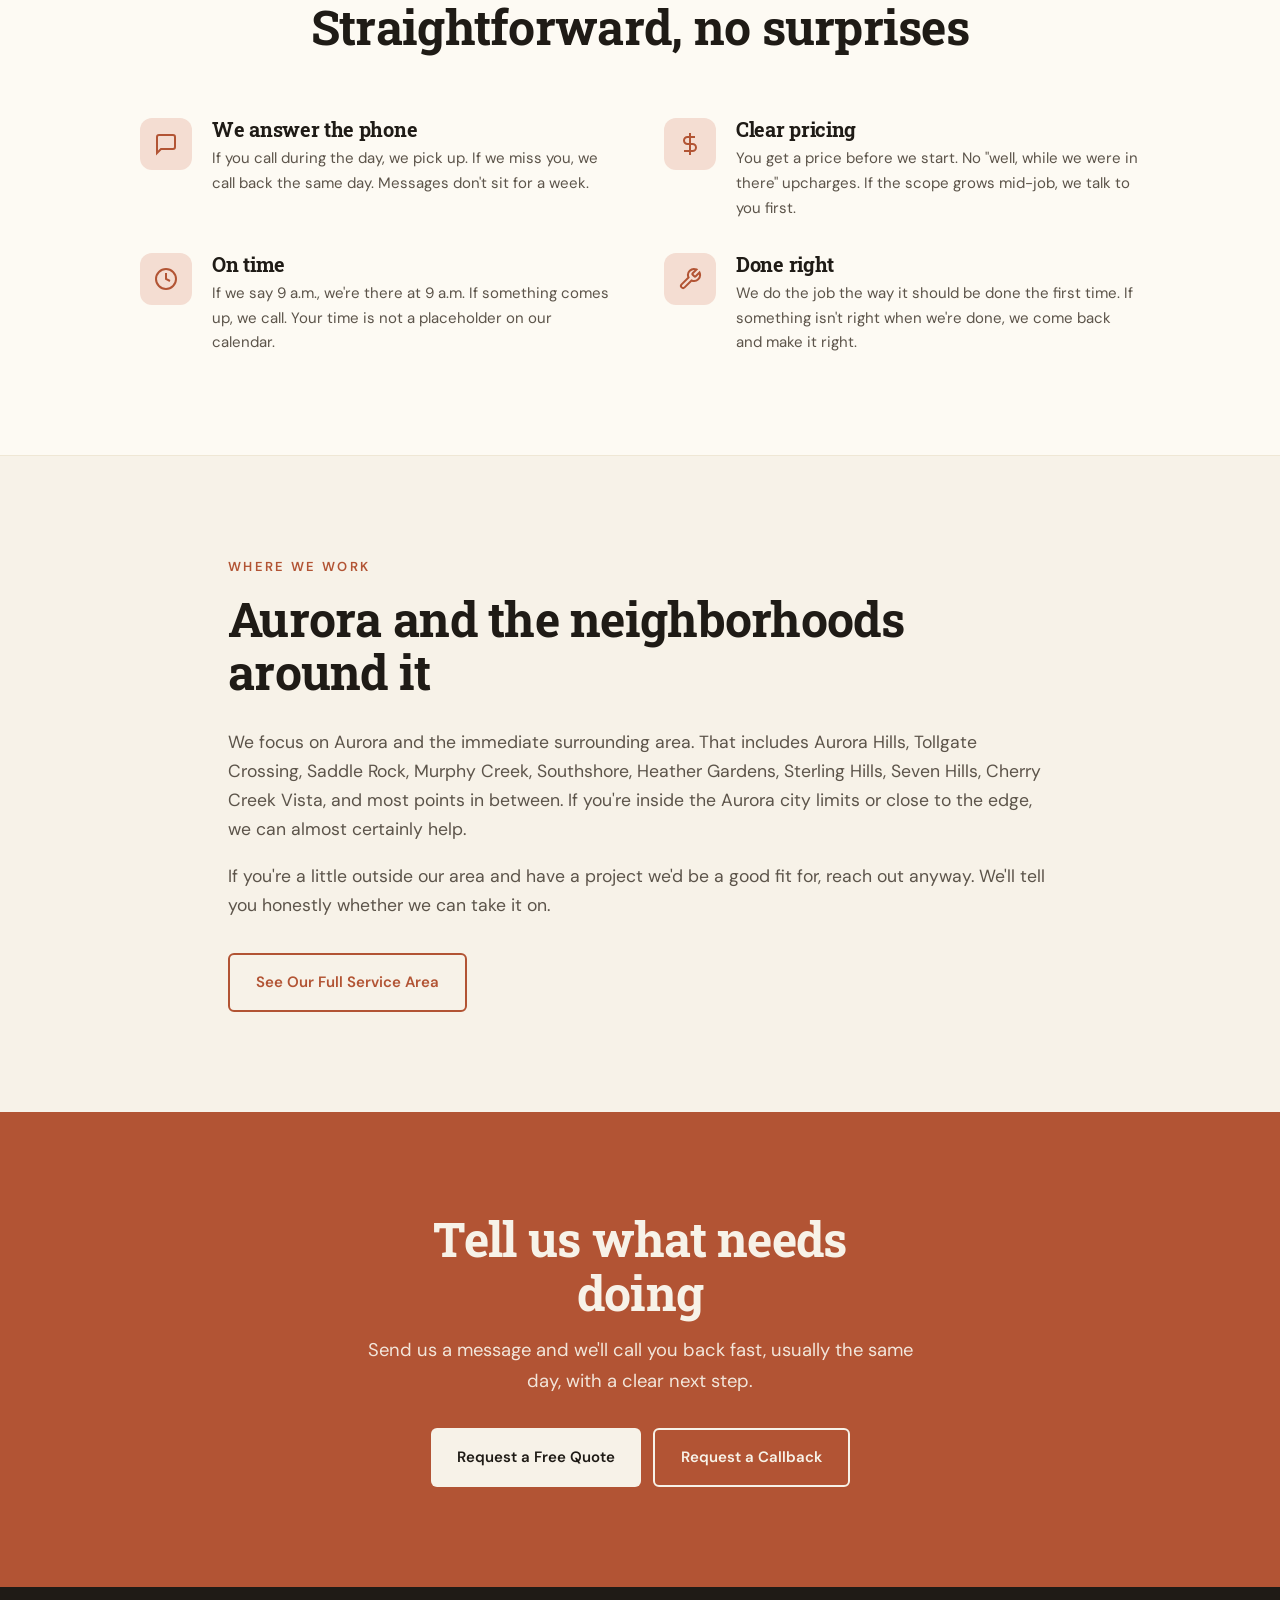
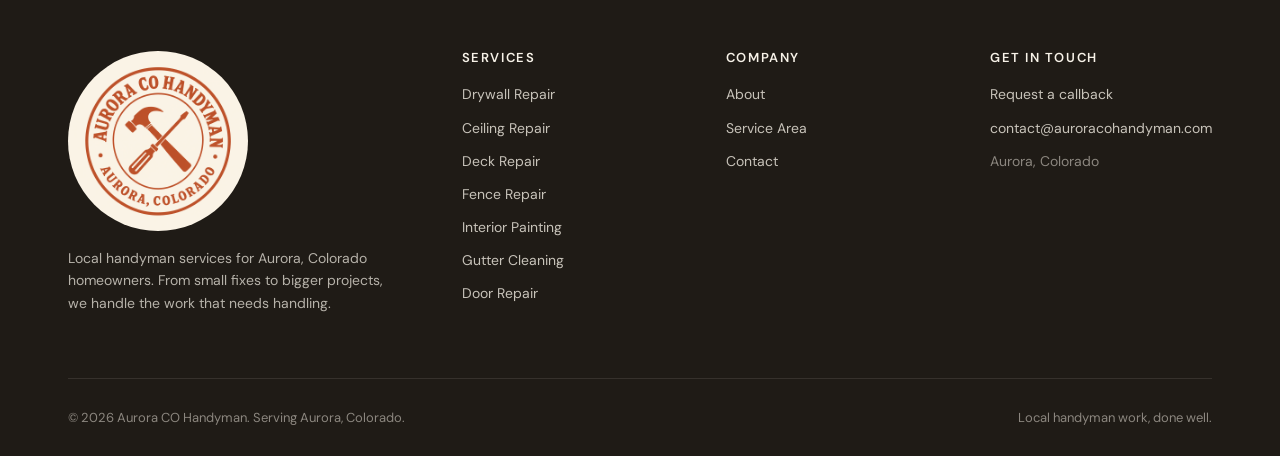
==== commit 74416a9a: "Add /ceiling-repair/ landing page + site-wide footer & sitemap updates Launch a dedicated Ceiling Re" ====
--- a/about/index.html
+++ b/about/index.html
@@ -155,6 +155,7 @@
           <h4>Services</h4>
           <ul>
             <li><a href="/drywall-repair/">Drywall Repair</a></li>
+            <li><a href="/ceiling-repair/">Ceiling Repair</a></li>
             <li><a href="/deck-repair/">Deck Repair</a></li>
             <li><a href="/fence-repair/">Fence Repair</a></li>
             <li><a href="/interior-painting/">Interior Painting</a></li>
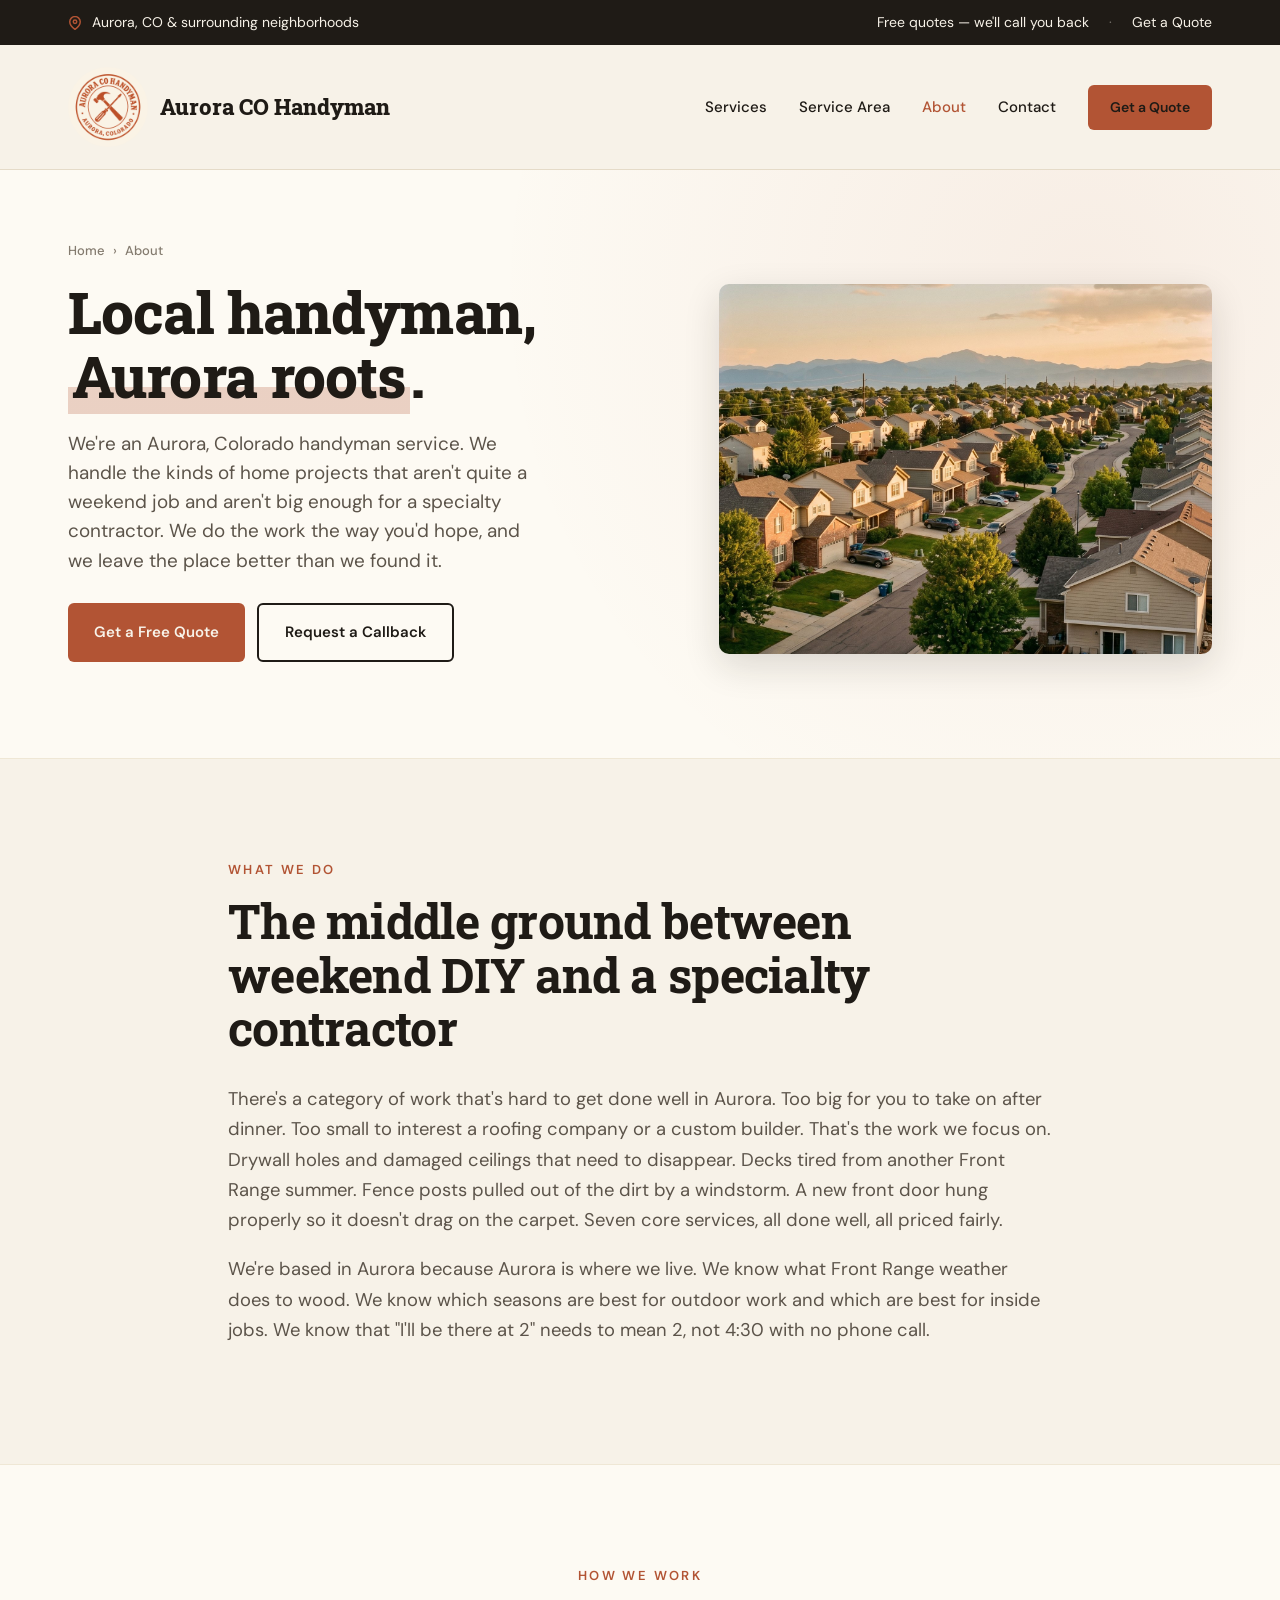
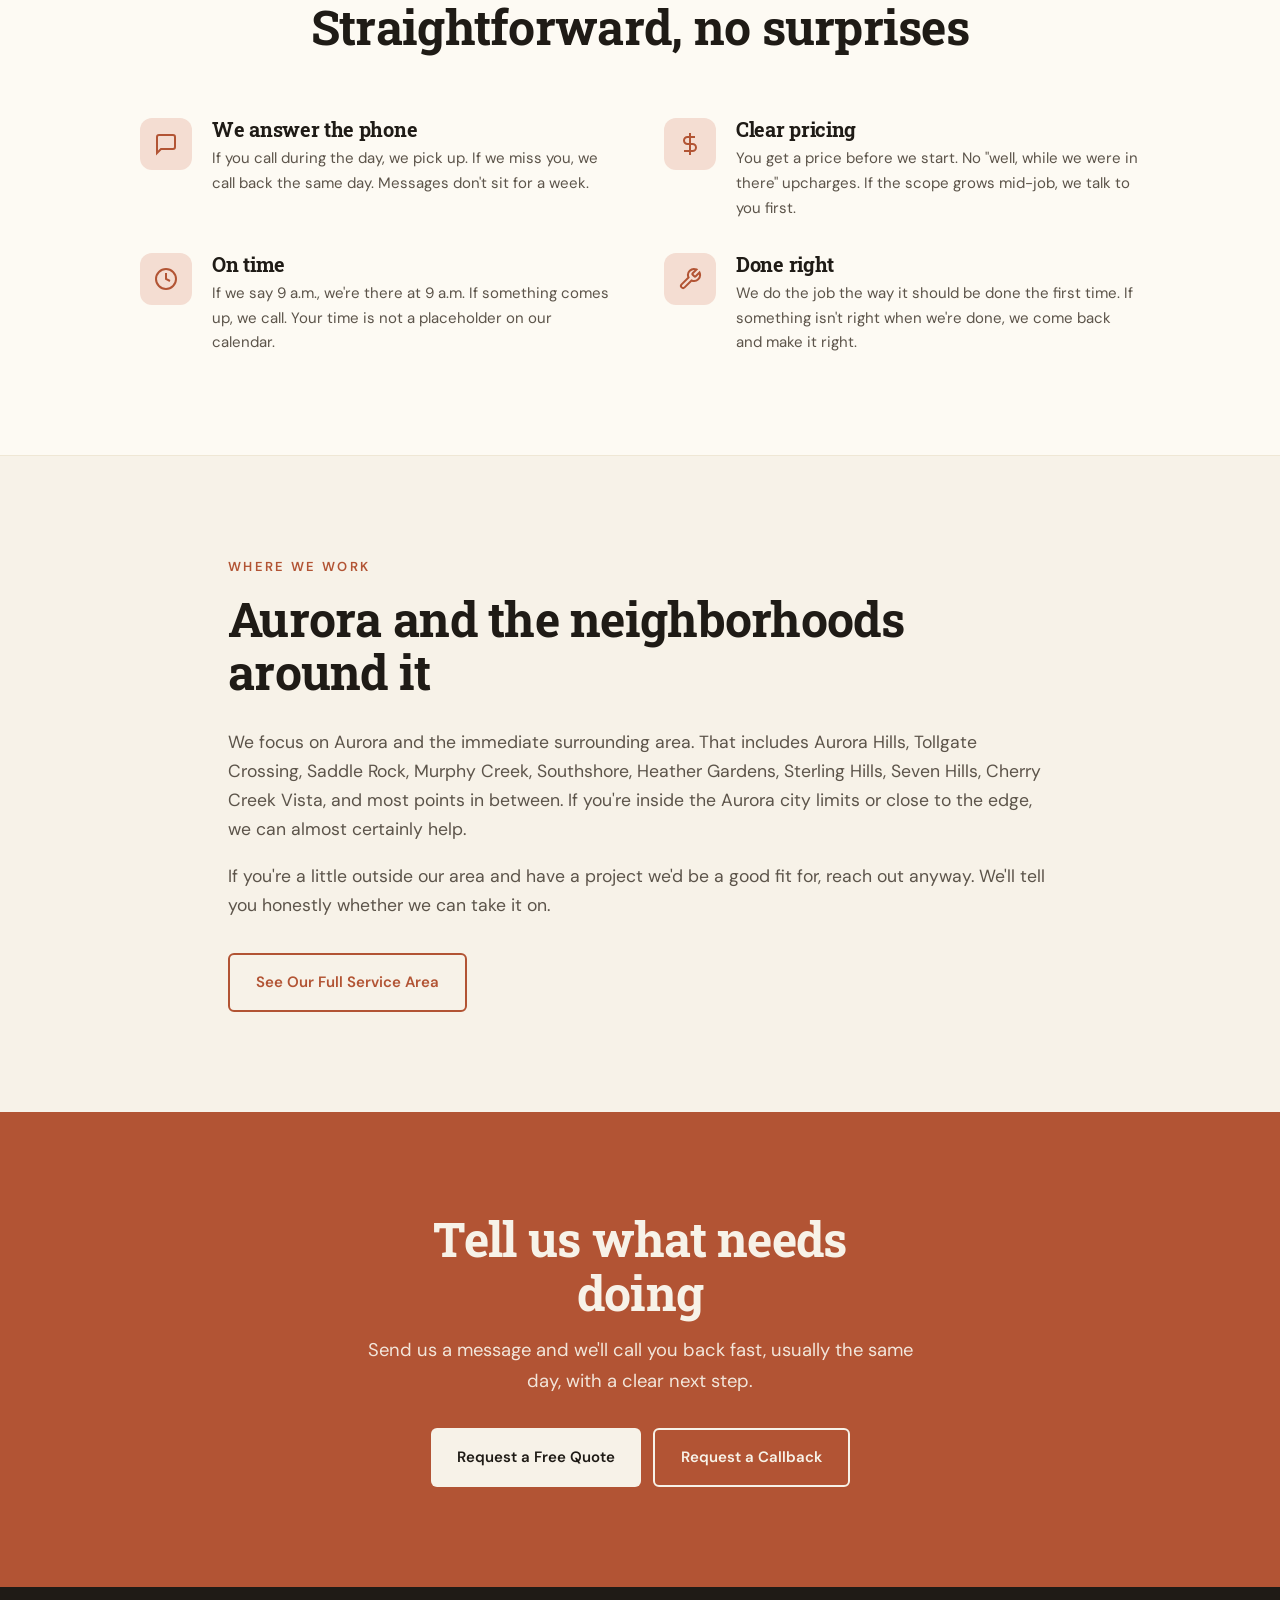
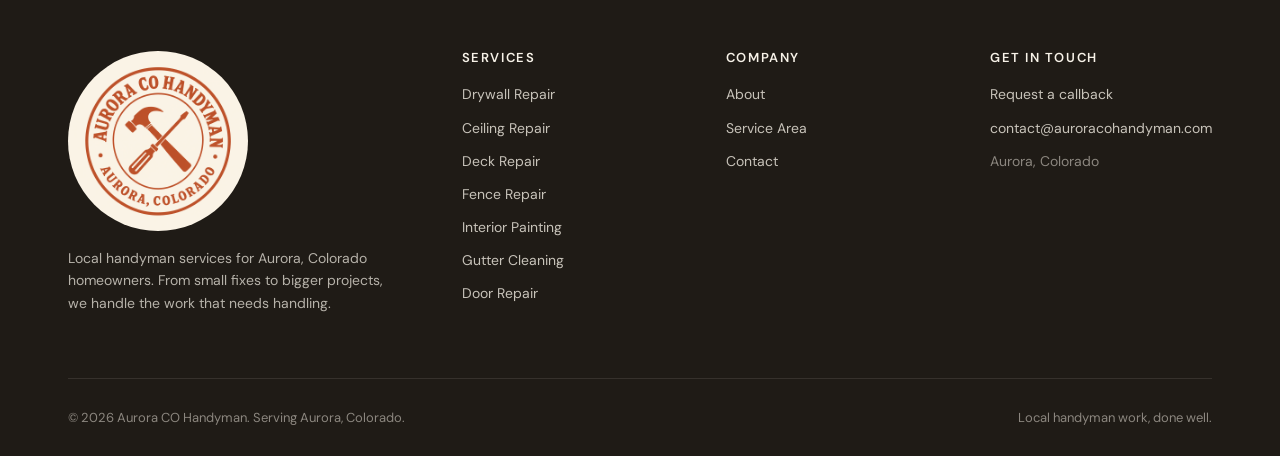
==== commit ef9380de: "fix(seo): repair FAQ schema and align ceiling service" ====
--- a/about/index.html
+++ b/about/index.html
@@ -91,7 +91,7 @@
     <div class="container-narrow">
       <div class="section-eyebrow">What We Do</div>
       <h2>The middle ground between weekend DIY and a specialty contractor</h2>
-      <p style="font-size: 1.15rem;">There's a category of work that's hard to get done well in Aurora. Too big for you to take on after dinner. Too small to interest a roofing company or a custom builder. That's the work we focus on. Drywall holes that need to disappear. Decks tired from another Front Range summer. Fence posts pulled out of the dirt by a windstorm. A new front door hung properly so it doesn't drag on the carpet. Six core services, all done well, all priced fairly.</p>
+      <p style="font-size: 1.15rem;">There's a category of work that's hard to get done well in Aurora. Too big for you to take on after dinner. Too small to interest a roofing company or a custom builder. That's the work we focus on. Drywall holes and damaged ceilings that need to disappear. Decks tired from another Front Range summer. Fence posts pulled out of the dirt by a windstorm. A new front door hung properly so it doesn't drag on the carpet. Seven core services, all done well, all priced fairly.</p>
       <p style="font-size: 1.15rem;">We're based in Aurora because Aurora is where we live. We know what Front Range weather does to wood. We know which seasons are best for outdoor work and which are best for inside jobs. We know that "I'll be there at 2" needs to mean 2, not 4:30 with no phone call.</p>
     </div>
   </section>
@@ -188,4 +188,4 @@
   </footer>
 
 </body>
-</html>+</html>
